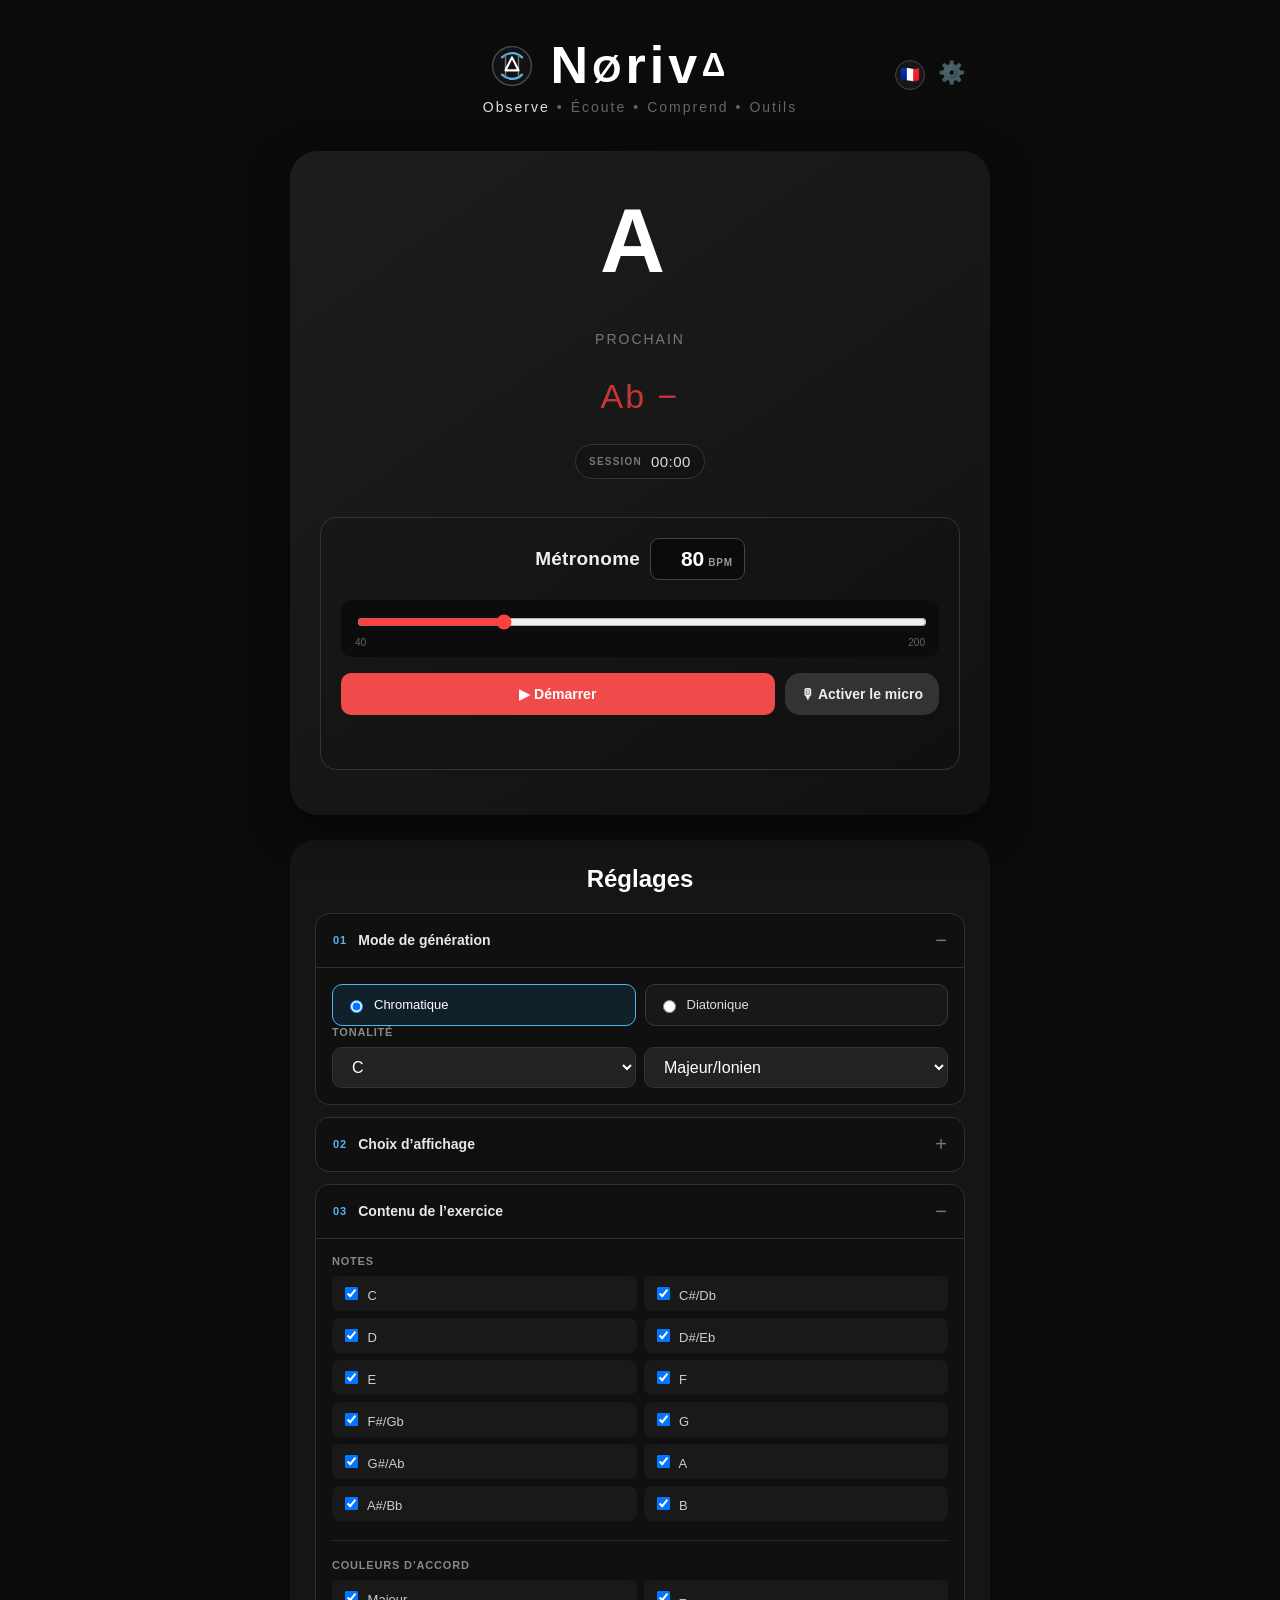
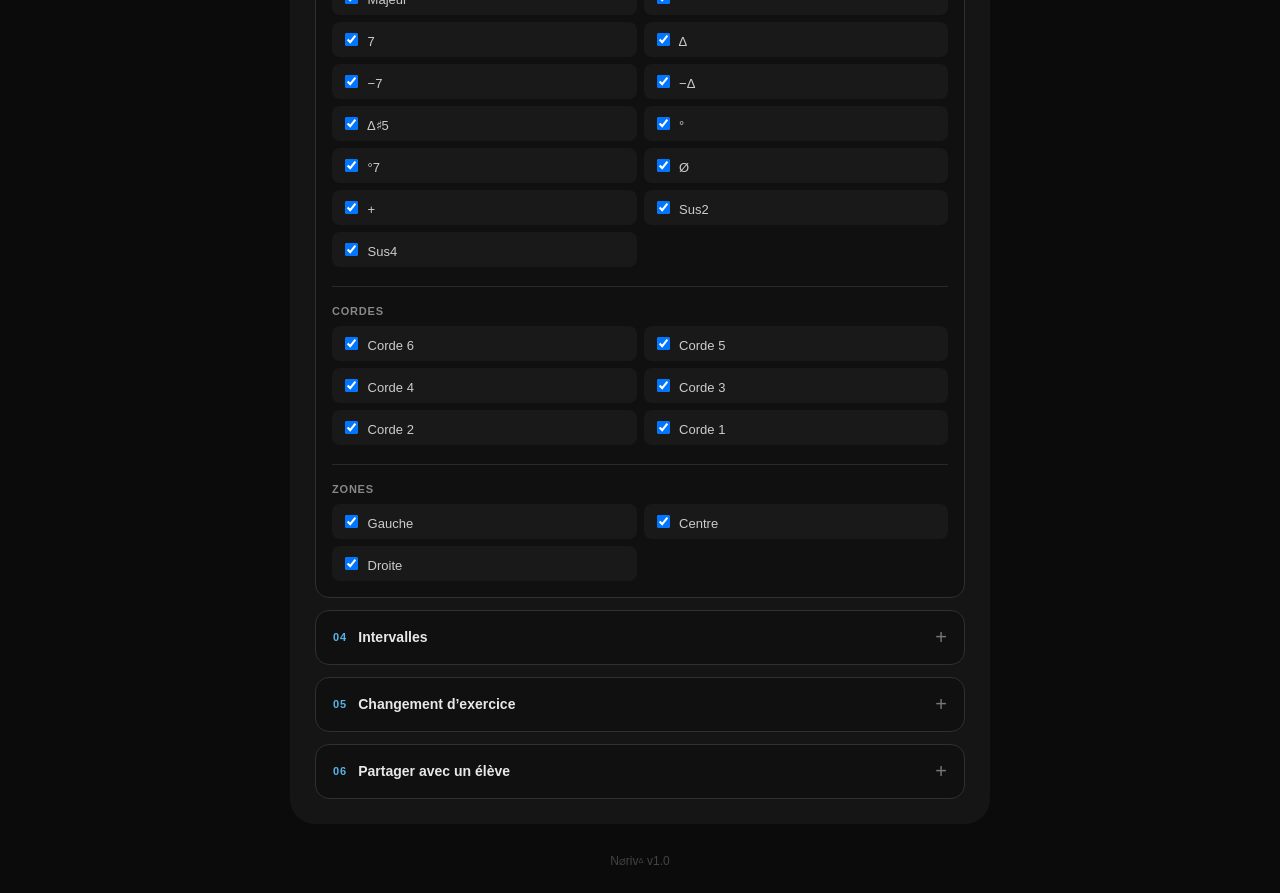
==== index.html @ e41d55f4 "Add files via upload" ====
<!DOCTYPE html>
<html lang="fr">

<head>

<meta charset="UTF-8">

<meta name="viewport" content="width=device-width, initial-scale=1.0">

<title>NØrivΔ — Observe</title>

<link rel="stylesheet" href="css/style.css">

</head>


<body>


<div class="app">


<header class="app-header">

<div class="brand">

<svg class="brand-logo" viewBox="0 0 64 64" role="img" aria-label="Logo NØrivΔ"><circle cx="32" cy="32" r="27" fill="#121212" stroke="#4a4a4a" stroke-width="2"/><path d="M18 20c9-8 20-8 28 0M18 44c9 8 20 8 28 0" fill="none" stroke="#56b4e9" stroke-width="3" stroke-linecap="round"/><path d="M23 17v30M41 17v30" stroke="#777" stroke-width="2"/><path d="M32 20l9 18H23z" fill="none" stroke="#fff" stroke-width="3" stroke-linejoin="round"/></svg>

<div>
<h1>
N<span class="brand-mark brand-mark--o">Ø</span>riv<span class="brand-mark brand-mark--a">Δ</span>
</h1>

<p class="subtitle">
<a class="subtitle-link subtitle-link--active" href="index.html" data-student-locked>Observe</a>
<span aria-hidden="true">•</span>
<a class="subtitle-link" href="notes.html" data-student-locked>Écoute</a>
<span aria-hidden="true">•</span>
<a class="subtitle-link" href="understand.html">Comprend</a>
<span aria-hidden="true">•</span>
<a class="subtitle-link" href="understand.html?view=tools">Outils</a>
</p>
</div>

</div>


<div id="settingsGear" class="settings-gear teacher-only">
⚙️
</div>
<button type="button" class="language-toggle" aria-label="Passer le site en anglais" title="English">🇫🇷</button>


</header>

<main>


<section class="exercise-card">


<!-- TONALITÉ -->

<div id="toneBlock" class="tone">
    <span id="toneDisplay"></span>
</div>



<!-- ACCORD PRINCIPAL -->

<div id="degreeBlock" class="degree" aria-label="Degré de l'accord">
    <span id="degreeDisplay"></span>
</div>

<div id="chordBlock" class="chord-display">


<div id="note" class="note">

C

</div>


<div id="quality" class="quality">

m7

</div>


</div>



<!-- DETAILS -->

<div id="detailsBlock" class="details">

<span id="stringBlock">Corde 5</span>
<span id="detailsSeparator" aria-hidden="true"> • </span>
<span id="zoneBlock">Centre</span>

</div>

<!-- INTERVALLE -->

<div id="intervalBlock">


<div id="intervalDisplay" class="interval">

Trouver : ♭3

</div>


</div>



<!-- PROCHAIN ACCORD -->

<div id="nextBlock" class="next">


<div class="next-label">

PROCHAIN

</div>

<output id="positionAnswer" class="position-answer" aria-live="polite" hidden></output>


<span id="nextExercise">

E♭ Δ

</span>


</div>



<div class="session-timer" aria-label="Durée de la session">
<span class="session-timer__label">SESSION</span>
<time id="sessionTimer" datetime="PT0S" aria-live="polite">00:00</time>
</div>



<section class="practice-metronome" aria-label="Métronome">

<div class="metro-heading">
<h2>Métronome</h2>
<label class="metro-bpm-input" aria-label="Tempo en BPM"><input id="bpmValue" type="number" min="40" max="200" value="80" inputmode="numeric"><span>BPM</span></label>
</div>

<div class="metro-tempo-control">
<input type="range" id="bpm" min="40" max="200" value="80">
<div class="metro-range-labels" aria-hidden="true"><span>40</span><span>200</span></div>
</div>

<div class="metro-actions">
<button id="metroButton">▶ Démarrer</button>
<section id="pitchCheckPanel" class="pitch-check" hidden aria-live="polite">
<button type="button" id="pitchCheckButton" class="secondary-button">🎙 Activer le micro</button>
<output id="pitchCheckStatus"></output>
</section>
</div>

</section>


</section>

<section class="panel" id="settingsPanel">


<h2>
Réglages
</h2>



<details class="settings-section" open>
<summary><span>01</span> Mode de génération</summary>
<div class="settings-section__content">
<div class="choice-grid mode-selector">
<label class="choice-card"><input type="radio" name="generationMode" value="chromatic" checked><span>Chromatique</span></label>
<label class="choice-card"><input type="radio" name="generationMode" value="diatonic"><span>Diatonique</span></label>
</div>

<div class="diatonic-settings setting-subgroup">
<p class="setting-subgroup__title">Tonalité</p>
<div class="select-row"><select id="rootSelect">


<option>C</option>
<option>G</option>
<option>D</option>
<option>A</option>
<option>E</option>
<option>B</option>
<option>F#</option>
<option>C#</option>


<option>F</option>
<option>Bb</option>
<option>Eb</option>
<option>Ab</option>
<option>Db</option>
<option>Gb</option>


</select><select id="modeSelect">


<optgroup label="Modes grecs">
<option>Majeur/Ionien</option>
<option>Dorien</option>
<option>Phrygien</option>
<option>Lydien</option>
<option>Mixolydien</option>
<option>Mineur/Aeolien</option>
<option>Locrien</option>
</optgroup>
<optgroup label="Modes mineurs harmoniques">
<option>Ionien ♯5</option>
<option>Dorien ♯4</option>
<option>Phrygien dominant</option>
<option>Lydien ♯2</option>
<option>Ultra Locrien</option>
<option>Mineur harmonique</option>
<option>Locrien ♮6</option>
</optgroup>
<optgroup label="Modes mineurs mélodiques">
<option value="Lydien augmenté">Lydien ♯5</option>
<option value="Lydien dominant">Lydien ♭7</option>
<option>Mixolydien ♭6</option>
<option>Locrien ♮2</option>
<option>Altéré</option>
<option>Mineur mélodique</option>
<option>Dorien ♭2</option>
</optgroup>


</select></div>
</div>
</div>
</details>

<div class="settings-section-pair">
<details class="settings-section settings-section--content" open>
<summary><span>03</span> Contenu de l’exercice</summary>
<div class="settings-section__content settings-catalog">
<div class="setting-subgroup"><p class="setting-subgroup__title">Notes</p><div id="notesSettings"><label class="settings-item"><input type="checkbox" id="note0" value="C" checked> C</label><label class="settings-item"><input type="checkbox" id="note1" value="C#/Db" checked> C#/Db</label><label class="settings-item"><input type="checkbox" id="note2" value="D" checked> D</label><label class="settings-item"><input type="checkbox" id="note3" value="D#/Eb" checked> D#/Eb</label><label class="settings-item"><input type="checkbox" id="note4" value="E" checked> E</label><label class="settings-item"><input type="checkbox" id="note5" value="F" checked> F</label><label class="settings-item"><input type="checkbox" id="note6" value="F#/Gb" checked> F#/Gb</label><label class="settings-item"><input type="checkbox" id="note7" value="G" checked> G</label><label class="settings-item"><input type="checkbox" id="note8" value="G#/Ab" checked> G#/Ab</label><label class="settings-item"><input type="checkbox" id="note9" value="A" checked> A</label><label class="settings-item"><input type="checkbox" id="note10" value="A#/Bb" checked> A#/Bb</label><label class="settings-item"><input type="checkbox" id="note11" value="B" checked> B</label></div></div>
<div class="setting-subgroup"><p class="setting-subgroup__title">Couleurs d’accord</p><div id="qualitySettings"><label class="settings-item"><input type="checkbox" id="quality0" value="Maj" checked> Majeur</label><label class="settings-item"><input type="checkbox" id="quality1" value="min" checked> −</label><label class="settings-item"><input type="checkbox" id="quality2" value="7" checked> 7</label><label class="settings-item"><input type="checkbox" id="quality3" value="maj7" checked> Δ</label><label class="settings-item"><input type="checkbox" id="quality4" value="m7" checked> −7</label><label class="settings-item"><input type="checkbox" id="quality5" value="mMaj7" checked> −Δ</label><label class="settings-item"><input type="checkbox" id="quality6" value="maj7#5" checked> Δ♯5</label><label class="settings-item"><input type="checkbox" id="quality7" value="dim" checked> °</label><label class="settings-item"><input type="checkbox" id="quality8" value="dim7" checked> °7</label><label class="settings-item"><input type="checkbox" id="quality9" value="m7♭5" checked> Ø</label><label class="settings-item"><input type="checkbox" id="quality10" value="aug" checked> +</label><label class="settings-item"><input type="checkbox" id="quality11" value="sus2" checked> Sus2</label><label class="settings-item"><input type="checkbox" id="quality12" value="sus4" checked> Sus4</label></div></div>
<div class="setting-subgroup"><p class="setting-subgroup__title">Cordes</p><div id="stringSettings"><label class="settings-item"><input type="checkbox" id="string0" value="Corde 6" checked> Corde 6</label><label class="settings-item"><input type="checkbox" id="string1" value="Corde 5" checked> Corde 5</label><label class="settings-item"><input type="checkbox" id="string2" value="Corde 4" checked> Corde 4</label><label class="settings-item"><input type="checkbox" id="string3" value="Corde 3" checked> Corde 3</label><label class="settings-item"><input type="checkbox" id="string4" value="Corde 2" checked> Corde 2</label><label class="settings-item"><input type="checkbox" id="string5" value="Corde 1" checked> Corde 1</label></div></div>
<div class="setting-subgroup"><p class="setting-subgroup__title">Zones</p><div id="zoneSettings"><label class="settings-item"><input type="checkbox" id="zone0" value="Gauche" checked> Gauche</label><label class="settings-item"><input type="checkbox" id="zone1" value="Centre" checked> Centre</label><label class="settings-item"><input type="checkbox" id="zone2" value="Droite" checked> Droite</label></div></div>
</div>
</details>

<details class="settings-section settings-section--info">
<summary><span>02</span> Choix d’affichage</summary>
<div class="settings-section__content" id="teacherOptions">
<div class="display-options">
<div><p class="setting-subgroup__title">Informations musicales</p><label><input type="checkbox" id="showTone" checked> Tonalité</label><label><input type="checkbox" id="showQuality" checked> Couleur d’accord</label><label><input type="checkbox" id="showDegree" checked> Degré</label><label><input type="checkbox" id="showInterval"> Intervalle cible</label><label><input type="checkbox" id="showNext" checked> Prochain accord</label></div>
<div><p class="setting-subgroup__title">Repères de jeu</p><label><input type="checkbox" id="showString"> Corde</label><label><input type="checkbox" id="showZone"> Zone</label><label><input type="checkbox" id="showPositionAnswer" checked> Vérification : case</label><label><input type="checkbox" id="showPitchCheck" checked> Vérification au micro</label></div>
</div>
</div>
</details>
</div>

<details class="settings-section">
<summary><span>04</span> Intervalles</summary>
<div class="settings-section__content">
<div class="setting-subgroup">
<p class="setting-subgroup__title">Intervalle cible</p>
<div class="mode-selector interval-generation-mode">
<label><input type="radio" name="intervalGenerationMode" value="chromatic" checked> Chromatique</label>
<label><input type="radio" name="intervalGenerationMode" value="chord"> Notes et tensions de l’accord</label>
</div>
<div class="interval-options">





<label>
<input 
type="checkbox"
class="intervalOption"
value="1"
checked>

1 - Fondamentale

</label>


<label>
<input 
type="checkbox"
class="intervalOption"
value="b2"
checked>

♭2 - Seconde mineure

</label>


<label>
<input 
type="checkbox"
class="intervalOption"
value="2"
checked>

2 - Seconde majeure

</label>


<label>
<input 
type="checkbox"
class="intervalOption"
value="b3"
checked>

♭3 - Tierce mineure

</label>


<label>
<input 
type="checkbox"
class="intervalOption"
value="3"
checked>

3 - Tierce majeure

</label>


<label>
<input 
type="checkbox"
class="intervalOption"
value="4"
checked>

4 - Quarte

</label>


<label>
<input 
type="checkbox"
class="intervalOption"
value="#4"
checked>

♯4 - Quarte augmentée

</label>


<label>
<input 
type="checkbox"
class="intervalOption"
value="b5"
checked>

♭5 - Quinte diminuée

</label>


<label>
<input 
type="checkbox"
class="intervalOption"
value="5"
checked>

5 - Quinte

</label>


<label>
<input 
type="checkbox"
class="intervalOption"
value="b6"
checked>

♭6 - Sixte mineure

</label>


<label>
<input 
type="checkbox"
class="intervalOption"
value="6"
checked>

6 - Sixte majeure

</label>


<label>
<input 
type="checkbox"
class="intervalOption"
value="b7"
checked>

♭7 - Septième mineure

</label>


<label>
<input 
type="checkbox"
class="intervalOption"
value="7"
checked>

7 - Septième majeure

</label>


</div>
</div>

</div>
</details>

<details class="settings-section">
<summary><span>05</span> Changement d’exercice</summary>
<div class="settings-section__content">
<div class="setting-subgroup">
<select id="measureChange">


<option value="1">
Toutes les 1 mesure
</option>


<option value="2">
Toutes les 2 mesures
</option>


<option value="4" selected>
Toutes les 4 mesures
</option>


</select>



</div>
</div>
</details>

<details class="settings-section settings-section--share">
<summary><span>06</span> Partager avec un élève</summary>
<div class="settings-section__content student-link-builder">

<h3>Partager avec un élève</h3>

<p>Le lien reprend les réglages actuels et ouvre une vue élève sans panneau de réglages.</p>

<button type="button" id="createStudentLink">Créer un lien élève</button>

<textarea id="studentLinkOutput" readonly aria-label="Lien élève généré" placeholder="Le lien apparaîtra ici."></textarea>

<button type="button" id="copyStudentLink" hidden>Copier le lien</button>

</div>

</details>

</section>


</main>




<footer>

N<span class="brand-mark brand-mark--o">Ø</span>riv<span class="brand-mark brand-mark--a">Δ</span> v1.0

</footer>



</div>



<script src="js/notation.js"></script>
<script src="js/session.js"></script>
<script src="js/intervals.js"></script>
<script src="js/metronome.js"></script>
<script src="js/storage.js"></script>
<script src="js/settings.js"></script>
<script src="js/generator.js"></script>
<script src="js/harmony.js"></script>
<script src="js/pitch-check.js"></script>
<script src="js/ui.js"></script>
<script src="js/app.js"></script>
<script src="js/student-navigation.js"></script>
<script src="js/i18n.js"></script>



</body>

</html>
---- css/style.css ----
* {
    box-sizing: border-box;
}

body {
    margin: 0;
    min-height: 100vh;
    background: #0b0b0b;
    color: white;
    font-family: Arial, Helvetica, sans-serif;
    display: flex;
    justify-content: center;
    align-items: flex-start;
    padding: 25px 15px;
    overflow-y: auto;
}


.app {
    width: 100%;
    max-width: 700px;
    text-align: center;
}


.app-header {
    position: relative;
}


.brand {
    display: block;
    width: 100%;
    text-align: center;
}


.brand-logo {
    position: absolute;
    top: 8px;
    left: calc(50% - 151px);
    width: 46px;
    height: 46px;
    flex: 0 0 auto;
}


.brand h1 {
    margin: 10px 0 0;
    text-align: center;
}

.brand h1,
footer {
    translate: no;
}


.brand .subtitle {
    margin: 4px 0 0;
    justify-content: center;
}


.page-nav {
    display: flex;
    justify-content: center;
    gap: 10px;
    margin-top: 22px;
}


.page-nav__link {
    padding: 9px 14px;
    border: 1px solid #333;
    border-radius: 999px;
    color: #999;
    font-size: 13px;
    text-decoration: none;
}


.page-nav__link--active {
    border-color: #777;
    color: white;
}


h1 {
    font-size: 52px;
    margin: 10px 0 0;
    letter-spacing: 4px;
    font-weight: 800;
}

.brand-mark {
    display: inline-block;
    line-height: 1;
}

.brand-mark--o {
    margin-right: .01em;
    font-size: .72em;
    vertical-align: .03em;
}

.brand-mark--a {
    margin-left: .02em;
    font-size: .63em;
    vertical-align: .22em;
}


.subtitle {
    color: #666;
    display: inline-flex;
    align-items: center;
    gap: 7px;
    font-size: 14px;
    letter-spacing: 2px;
}


.subtitle-link {
    color: inherit;
    text-decoration: none;
    transition: color .15s ease;
}


.subtitle-link:hover,
.subtitle-link:focus-visible,
.subtitle-link--active {
    color: #ddd;
}


/* CARTE PRINCIPALE */

.exercise-card {

    position: relative;

    background:
    linear-gradient(
        145deg,
        #1d1d1d,
        #111
    );

    border-radius: 28px;

    padding: 45px 30px;

    margin-top:35px;

    box-shadow:
    0 15px 40px rgba(0,0,0,.5);

    overflow: visible;
}


/* TONALITE */

#toneBlock {

    display:block;

    color:white;

    font-size:22px;

    font-weight:bold;

    margin-bottom:20px;

    min-height:25px;

}


/* ACCORD */

.degree {

    font-size: 28px;
    font-weight: 700;
    line-height: 1;
    margin-bottom: 12px;

}


.degree--major {

    color: #f5f5f5;

}


.degree--minor {

    color: #56b4e9;

}


.degree--dominant {

    color: #e69f00;

}


.degree--diminished {

    color: #cc79a7;

}

.chord-display {

    display:flex;

    justify-content:center;

    align-items:center;

    gap:15px;

}


.note {

    font-size:90px;

    font-weight:800;

    line-height:1;

}


.quality {

    font-size:28px;

    color:#aaa;

    margin-top:25px;

}



/* DETAILS */

.details {

    margin-top:25px;

    font-size:20px;

    color:#999;

}


/* INTERVALLE */

#intervalDisplay {

    margin-top:15px;

    font-size:18px;

    color:#ccc;

}



/* PROCHAIN */

.next {

    margin-top:45px;

    color:#777;

    font-size:14px;

    letter-spacing:2px;

}


#nextExercise {

    display:block;

    font-size:34px;

    color:#ff4040;

    opacity:.75;

    margin-top:12px;

}

.position-answer {
    display: block;
    margin: 18px auto 0;
    color: #f0c419;
    font-size: 16px;
    font-weight: 700;
    letter-spacing: 1px;
}

.pitch-check {
    display: grid;
    justify-items: end;
    gap: 6px;
    margin: 0;
}

.pitch-check button {
    margin: 0;
}

#pitchCheckStatus {
    display: grid;
    place-items: center;
    width: 28px;
    min-height: 28px;
    border-radius: 50%;
    color: transparent;
    font-size: 17px;
    font-weight: 800;
    line-height: 1;
    transition: background .16s ease, color .16s ease, transform .16s ease;
}

#pitchCheckStatus[data-state="correct"] {
    background: rgba(119, 201, 107, .16);
    color: #83d778;
    transform: scale(1.06);
}

#pitchCheckStatus[data-state="trying"] {
    background: rgba(240, 74, 74, .14);
    color: #f47777;
}

#pitchCheckStatus[data-state="error"] {
    width: auto;
    min-height: 0;
    border-radius: 0;
    background: transparent;
    color: #e87878;
    font-size: 11px;
    font-weight: 400;
    white-space: nowrap;
}



/* DURÉE DE SESSION */

.session-timer {
    display: inline-flex;
    align-items: center;
    gap: 9px;
    margin-top: 28px;
    padding: 8px 13px;
    border: 1px solid #343434;
    border-radius: 999px;
    background: rgba(0, 0, 0, .18);
}

.session-timer__label {
    color: #777;
    font-size: 10px;
    font-weight: 700;
    letter-spacing: 1.2px;
}

#sessionTimer {
    color: #ddd;
    font-size: 15px;
    font-variant-numeric: tabular-nums;
    letter-spacing: .5px;
}



/* BOUTONS */

button {

    margin-top:45px;

    padding:18px 45px;

    border:none;

    border-radius:15px;

    font-size:18px;

    font-weight:bold;

    cursor:pointer;

    background:white;

    color:#111;

}


button:hover {

    transform:scale(1.03);

}



/* PANNEAU */

.panel {

    margin-top:25px;

    background:#151515;

    border-radius:25px;

    padding:25px;

    text-align:center;

}


.panel h2 {

    margin-top:0;

}


.panel h3 {

    color:#888;

    margin-top:30px;

    font-size:15px;

}



.settings-item {

    display:inline-block;

    margin:6px;

    color:#ddd;

}



.settings-item input {

    margin-right:6px;

}



.switch {

    display:block;

    margin-top:25px;

}



select {

    font-size:16px;

    padding:10px 15px;

    margin:6px;

    border-radius:10px;

    background:#222;

    color:white;

    border:1px solid #333;

}



/* PANNEAU DE RÉGLAGES — SECTIONS */

.settings-section-pair {
    display: flex;
    flex-direction: column;
}

.settings-section--info {
    order: 1;
}

.settings-section--content {
    order: 2;
}

.settings-section {
    margin-top: 12px;
    overflow: hidden;
    border: 1px solid #303030;
    border-radius: 14px;
    background: #101010;
    text-align: left;
}

.settings-section summary {
    display: flex;
    align-items: center;
    gap: 11px;
    padding: 15px 17px;
    color: #e8e8e8;
    cursor: pointer;
    font-size: 14px;
    font-weight: 700;
    list-style: none;
}

.settings-section summary::-webkit-details-marker {
    display: none;
}

.settings-section summary::after {
    margin-left: auto;
    color: #777;
    content: "+";
    font-size: 20px;
    font-weight: 400;
}

.settings-section[open] summary {
    border-bottom: 1px solid #303030;
}

.settings-section[open] summary::after {
    content: "−";
}

.settings-section summary span {
    color: #56b4e9;
    font-size: 11px;
    letter-spacing: 1px;
}

.settings-section__content {
    padding: 16px;
}

.choice-grid,
.display-options {
    display: grid;
    grid-template-columns: repeat(2, minmax(0, 1fr));
    gap: 9px;
}

.choice-card {
    display: flex;
    align-items: center;
    gap: 8px;
    min-height: 42px;
    padding: 10px 12px;
    border: 1px solid #383838;
    border-radius: 10px;
    background: #181818;
    color: #ddd;
    cursor: pointer;
    font-size: 13px;
}

.choice-card:has(input:checked) {
    border-color: #56b4e9;
    background: #11212a;
    color: #fff;
}

.setting-subgroup + .setting-subgroup {
    margin-top: 19px;
}

.setting-subgroup__title {
    margin: 0 0 9px;
    color: #888;
    font-size: 11px;
    font-weight: 700;
    letter-spacing: .8px;
    text-transform: uppercase;
}

.select-row {
    display: flex;
    gap: 8px;
}

.select-row select {
    width: 100%;
    margin: 0;
}

.settings-catalog .setting-subgroup {
    padding-top: 18px;
    border-top: 1px solid #292929;
}

.settings-catalog .setting-subgroup:first-child {
    padding-top: 0;
    border-top: 0;
}

#notesSettings,
#qualitySettings,
#stringSettings,
#zoneSettings,
.interval-options {
    display: grid;
    grid-template-columns: repeat(2, minmax(0, 1fr));
    gap: 7px;
}

.settings-item,
.interval-options label,
.display-options label,
.anti-repeat {
    margin: 0;
    color: #ccc;
    font-size: 13px;
}

.settings-item,
.interval-options label {
    padding: 8px 9px;
    border-radius: 8px;
    background: #191919;
}

.display-options {
    margin-top: 19px;
}

.display-options > div {
    padding: 12px;
    border-radius: 10px;
    background: #191919;
}

.display-options label {
    display: block;
    margin-top: 10px;
}

.anti-repeat {
    display: flex;
    align-items: center;
    gap: 8px;
    margin-top: 18px;
    padding: 11px 12px;
    border-radius: 10px;
    background: #191919;
}

.settings-section--share .student-link-builder {
    margin-top: 0;
    padding-top: 0;
    border-top: 0;
}



/* ROUE */

#settingsGear {

    position:absolute;

    right:25px;

    top:25px;

    font-size:22px;

    color:#777;

    cursor:pointer;

    opacity:.5;

}



#settingsGear:hover {

    opacity:1;

}

.language-toggle {
    position: absolute;
    z-index: 2;
    top: 25px;
    right: 25px;
    width: 30px;
    height: 30px;
    margin: 0;
    padding: 0;
    border: 1px solid #454545;
    border-radius: 50%;
    background: #171717;
    color: inherit;
    font-size: 16px;
    line-height: 1;
}

#settingsGear ~ .language-toggle {
    right: 65px;
}

.language-toggle:hover,
.language-toggle:focus-visible {
    border-color: #e69f00;
    outline: 0;
    transform: scale(1.06);
}



/* MODE ELEVE */


.student-mode .app-header .subtitle {

    display:block;

}

.student-navigation-active .subtitle-link[data-student-blocked] {
    color: #777;
    cursor: default;
    pointer-events: none;
}


.student-mode .exercise-card {

    margin-top:20px;

}


.student-mode .teacher-only {

    display:block;

}


.student-mode footer {

    display:none;

}


.student-mode .note-settings {

    display: none;

}


.note-settings[hidden] {

    display: none;

}


/* METRONOME */

.practice-metronome {
    margin-top: 38px;
    padding: 20px;
    border: 1px solid #333;
    border-radius: 16px;
    background: linear-gradient(145deg, #171717, #101010);
}


.metro-heading {
    display: flex;
    align-items: center;
    justify-content: center;
    gap: 10px;
    margin-bottom: 20px;
}

.metro-heading h2 {
    margin: 0;
    color: #eee;
    font-size: 19px;
    letter-spacing: .3px;
    text-transform: none;
}

.metro-bpm-input {
    display: inline-flex;
    align-items: baseline;
    gap: 4px;
    padding: 8px 11px;
    border: 1px solid #454545;
    border-radius: 9px;
    background: #0b0b0b;
    color: #999;
}

.metro-bpm-input #bpmValue {
    width: 42px;
    margin: 0;
    padding: 0;
    border: 0;
    outline: 0;
    background: transparent;
    color: #fff;
    font-size: 21px;
    font-weight: 700;
    text-align: right;
    font-variant-numeric: tabular-nums;
}

.metro-bpm-input span {
    font-size: 10px;
    font-weight: 700;
    letter-spacing: .8px;
}

.metro-bpm-input:focus-within { border-color: #f04a4a; }

.metro-bpm-input #bpmValue::-webkit-inner-spin-button,
.metro-bpm-input #bpmValue::-webkit-outer-spin-button { appearance: none; margin: 0; }

.metro-tempo-control {
    padding: 12px 14px 9px;
    border-radius: 11px;
    background: #0c0c0c;
}

.practice-metronome input[type="range"] {
    width: 100%;
    height: 16px;
    accent-color: #ff4040;
    cursor: pointer;
}

.metro-range-labels {
    display: flex;
    justify-content: space-between;
    margin-top: 3px;
    color: #666;
    font-size: 10px;
    font-variant-numeric: tabular-nums;
}

.interval-generation-mode {
    margin-bottom: 8px;
}

.metronome-volume {
    display: flex;
    align-items: center;
    gap: 10px;
    margin-top: 16px;
}

.volume-control {
    display: grid;
    place-items: center;
    width: 38px;
    height: 38px;
    margin: 0;
    padding: 0;
    border: 1px solid #3b3b3b;
    border-radius: 50%;
    background: #252525;
    color: #c9c9c9;
    cursor: ew-resize;
    touch-action: none;
    user-select: none;
}

.volume-control:hover,
.volume-control:focus-visible,
.volume-control[aria-expanded="true"] {
    border-color: #ff4040;
    color: #fff;
}

.volume-control svg {
    width: 19px;
    height: 19px;
    fill: currentColor;
}

.volume-mute {
    display: none;
}

.volume-control[data-volume-level="muted"] .volume-wave,
.volume-control[data-volume-level="muted"] .volume-mute,
.volume-control[data-volume-level="low"] .volume-wave--two,
.volume-control[data-volume-level="low"] .volume-wave--three,
.volume-control[data-volume-level="medium"] .volume-wave--three {
    display: none;
}

.volume-control[data-volume-level="muted"] .volume-mute {
    display: block;
}

.volume-slider-wrap {
    width: min(180px, 46vw);
}

.practice-metronome .volume-slider-wrap input[type="range"] {
    width: 100%;
    margin: 0;
}


.practice-metronome > button {

    margin-top: 18px;
    padding: 12px 28px;
    font-size: 16px;

}

.metro-actions {
    display: grid;
    grid-template-columns: minmax(0, 1fr) auto;
    align-items: start;
    gap: 10px;
    margin-top: 16px;
}

.metro-actions > button,
.metro-actions .pitch-check button {
    margin: 0;
    min-height: 42px;
    padding: 10px 16px;
    font-size: 14px;
}

.metro-actions > #metroButton {
    border: 0;
    border-radius: 10px;
    background: #f04a4a;
    color: #fff;
    font-weight: 700;
}

.metro-actions > #metroButton:hover { background: #ff5a5a; }

@media(max-width:500px){
    .practice-metronome { padding: 16px; }
    .metro-actions { grid-template-columns: 1fr; }
    .pitch-check { justify-items: stretch; }
    #pitchCheckStatus { white-space: normal; text-align: center; }
}

.hear-answer {
    display: block;
    min-height: 30px;
    margin: 14px 0 0;
    color: #56b4e9;
    font-size: 22px;
    font-weight: bold;
    letter-spacing: .5px;
}

.hear-settings-group {
    margin-top: 12px;
    overflow: hidden;
    border: 1px solid #303030;
    border-radius: 14px;
    background: #101010;
    text-align: left;
}

.hear-settings-group summary {
    display: flex;
    align-items: center;
    gap: 11px;
    padding: 15px 17px;
    color: #e8e8e8;
    cursor: pointer;
    font-size: 14px;
    font-weight: 700;
    list-style: none;
}

.hear-settings-group summary::-webkit-details-marker {
    display: none;
}

.hear-settings-group summary::after {
    margin-left: auto;
    color: #777;
    content: "+";
    font-size: 20px;
    font-weight: 400;
}

.hear-settings-group[open] summary {
    border-bottom: 1px solid #303030;
}

.hear-settings-group[open] summary::after {
    content: "−";
}

.hear-settings-group summary > span {
    color: #56b4e9;
    font-size: 11px;
    letter-spacing: 1px;
}

.hear-settings-group__content {
    display: grid;
    gap: 16px;
    padding: 16px;
}

.hear-setting-field { min-width: 0; }

.hear-settings-group__content > .hear-setting-field + .hear-setting-field,
.hear-source-settings .hear-setting-field + .hear-setting-field {
    padding-top: 16px;
    border-top: 1px solid #292929;
}

.hear-setting-field h3,
.hear-interval-settings h3 {
    margin: 0 0 9px;
    color: #a5a5a5;
    font-size: 11px;
    font-weight: 700;
    letter-spacing: .08em;
    text-transform: uppercase;
}

.hear-settings-group select {
    box-sizing: border-box;
    width: 100%;
    margin: 0;
}

.hear-choice-row,
.hear-direction-options {
    display: grid;
    grid-template-columns: repeat(2, minmax(0, 1fr));
    gap: 8px;
}

.hear-direction-options { grid-template-columns: repeat(3, minmax(0, 1fr)); }

.hear-choice-row label,
.hear-direction-options label,
.hear-interval-options label,
.hear-quality-settings label {
    display: flex;
    align-items: center;
    gap: 7px;
    margin: 0;
    padding: 9px 10px;
    border: 1px solid #383838;
    border-radius: 9px;
    background: #171717;
    color: #c8c8c8;
    cursor: pointer;
    font-size: 13px;
    transition: border-color .15s ease, background .15s ease, color .15s ease;
}

.hear-choice-row label:has(input:checked),
.hear-direction-options label:has(input:checked) {
    border-color: #2d7697;
    background: #10232d;
    color: #e9f8ff;
}

.hear-choice-row label:hover,
.hear-direction-options label:hover,
.hear-interval-options label:hover,
.hear-quality-settings label:hover { border-color: #555; }

.hear-settings-subgroup {
    overflow: hidden;
    border: 1px solid #303030;
    border-radius: 10px;
    background: #141414;
}

.hear-settings-subgroup summary {
    display: flex;
    align-items: center;
    padding: 12px 13px;
    color: #d8d8d8;
    cursor: pointer;
    font-size: 13px;
    font-weight: 700;
    list-style: none;
}

.hear-settings-subgroup summary::-webkit-details-marker { display: none; }
.hear-settings-subgroup summary::after { margin-left: auto; color: #777; content: "+"; font-size: 17px; font-weight: 400; }
.hear-settings-subgroup[open] summary { border-bottom: 1px solid #303030; }
.hear-settings-subgroup[open] summary::after { content: "−"; }
.hear-settings-subgroup .hear-settings-group__content { padding: 13px; }
.hear-settings-subgroup .hear-degree-option { margin: 0; }
}

.note-name-format {
    display: flex;
    align-items: center;
    justify-content: flex-start;
    margin: 0;
    color: #bbb;
    font-size: 13px;
}

.hear-interval-options {
    display: grid;
    grid-template-columns: repeat(auto-fit, minmax(155px, 1fr));
    gap: 8px;
}

.hear-interval-options label {
    min-width: 0;
}

.hear-degree-option {
    display: inline-flex;
    align-items: center;
    gap: 7px;
    margin: 0;
    color: #d0d0d0;
    font-size: 13px;
}

.hear-direction-settings {
    margin: 0;
    padding: 0;
    border: 0;
    border-radius: 0;
    background: transparent;
}

.hear-direction-settings h3 {
    margin-bottom: 9px;
}



/* HAUTEURS DE NOTES */

.note-exercise-card {
    padding-top: 50px;
}


.note-exercise-card .secondary-button {
    margin-top: 28px;
}


.note-height-label {
    color: #888;
    font-size: 14px;
    font-weight: bold;
    letter-spacing: 2px;
}


.listening-icon {
    margin: 14px 0 -12px;
    color: #e69f00;
    font-size: 72px;
    line-height: 1;
}


.secondary-button {
    margin-left: 12px;
    background: #333;
    color: #eee;
}


.hear-source-settings { gap: 0; }

.hear-source-settings .octave-settings,
.hear-source-settings .instrument-settings,
.hear-source-settings .measure-settings { margin: 0; }

.hear-source-settings .octave-settings {
    display: grid;
    grid-template-columns: auto 1fr auto 1fr;
    align-items: center;
    gap: 8px;
}

.hear-source-settings .octave-settings h3 { grid-column: 1 / -1; }
.hear-source-settings .octave-settings select { min-width: 0; }


.settings-help {
    margin: 12px 0;
    color: #888;
    font-size: 13px;
    line-height: 1.45;
}


.hear-quality-settings {
    display: flex;
    flex-wrap: wrap;
    gap: 8px;
}


.hear-quality-settings label {
    flex: 1 1 120px;
}


/* UNDERSTAND */

.understand-content {
    margin-top: 35px;
    text-align: left;
}


.understand-hero,
.lesson-card {
    background: linear-gradient(145deg, #1d1d1d, #111);
    border-radius: 28px;
    box-shadow: 0 15px 40px rgba(0,0,0,.35);
}

.understand-chapter {
    margin-top: 22px;
    overflow: hidden;
    border: 1px solid #353535;
    border-radius: 24px;
    background: linear-gradient(145deg, #1d1d1d, #111);
    box-shadow: 0 15px 40px rgba(0,0,0,.3);
}

.understand-chapter summary {
    display: flex;
    align-items: center;
    gap: 12px;
    padding: 23px 28px;
    color: #f2f2f2;
    cursor: pointer;
    font-size: 18px;
    font-weight: bold;
    letter-spacing: .03em;
    list-style: none;
}

.understand-chapter summary::-webkit-details-marker { display: none; }

.understand-chapter summary span {
    color: #e69f00;
    font-size: 11px;
    letter-spacing: .12em;
}

.understand-chapter summary::after {
    margin-left: auto;
    color: #999;
    content: "+";
    font-size: 24px;
    font-weight: normal;
}

.understand-chapter[open] summary {
    border-bottom: 1px solid #343434;
}

.understand-chapter[open] summary::after { content: "−"; }

.understand-chapter__content {
    padding: 0 22px 22px;
}

.understand-chapter__content .lesson-card {
    margin-top: 22px;
}

.understand-chapter__content > .lesson-card:first-child .lesson-number {
    display: none;
}


.understand-hero {
    padding: 40px 32px;
}


.eyebrow,
.lesson-number {
    margin: 0;
    color: #e69f00;
    font-size: 12px;
    font-weight: bold;
    letter-spacing: 2px;
}


.understand-hero h2,
.lesson-card h2 {
    margin: 12px 0;
    font-size: 28px;
}


.understand-hero p:not(.eyebrow),
.lesson-card p {
    color: #bbb;
    line-height: 1.55;
}

.hero-note {
    margin: 18px 0 0;
    color: #e6e6e6 !important;
    text-align: center;
}

.hero-note strong {
    display: block;
    position: relative;
    width: calc(100% - 24px);
    height: 18px;
    margin-right: 12px;
    margin-left: 12px;
    margin-top: 5px;
}

.hero-note strong span {
    position: absolute;
    left: calc(var(--note-x) / 640 * 100%);
    transform: translateX(-50%);
    white-space: nowrap;
}

html[lang="en"] .hero-note strong {
    height: 29px;
}

html[lang="en"] .hero-note strong span {
    width: 62px;
    color: #e6e6e6;
    font-size: 11px;
    letter-spacing: -.02em;
    line-height: 1.12;
    text-align: center;
    white-space: normal;
}

.theory-split {
    display: grid;
    grid-template-columns: repeat(2, 1fr);
    gap: 14px;
    margin-top: 22px;
}

.interval-intro {
    margin: 0;
    padding: 16px 18px;
    border-left: 3px solid #56b4e9;
    border-radius: 0 12px 12px 0;
    background: #161b1f;
}

.quality-intro {
    margin: 0;
    padding: 16px 18px;
    border-left: 3px solid #e69f00;
    border-radius: 0 12px 12px 0;
    background: #201c14;
}

.theory-split article {
    padding: 18px;
    border: 1px solid #343434;
    border-radius: 14px;
    background: #181818;
}

.theory-split h3,
.theory-subtitle {
    margin: 0 0 8px;
    color: #eee;
    font-size: 16px;
}

.theory-split p {
    margin: 0;
    font-size: 14px;
}

.interval-examples {
    display: grid;
    gap: 7px;
    margin: 14px 0 0;
    padding: 0;
    list-style: none;
}

.interval-examples li {
    display: flex;
    justify-content: space-between;
    gap: 10px;
    padding-top: 7px;
    border-top: 1px solid #303030;
    color: #ddd;
    font-size: 13px;
}

.interval-examples strong {
    color: #56b4e9;
    font-size: 12px;
}

.octave-card {
    background: linear-gradient(135deg, #18181d, #17131b) !important;
}

.octave-formula {
    margin-top: 17px;
    color: #cc79a7;
    font-size: 21px;
    font-weight: bold;
}

.octave-formula span {
    display: block;
    margin-top: 5px;
    color: #bbb;
    font-size: 12px;
    font-weight: normal;
}

.alteration-keys,
.interval-families {
    display: grid;
    gap: 8px;
    margin-top: 15px;
}

.alteration-keys {
    grid-template-columns: repeat(3, 1fr);
}

.alteration-keys span {
    display: grid;
    gap: 3px;
    padding: 9px;
    border-radius: 9px;
    background: #101010;
    color: #e69f00;
    font-size: 18px;
    text-align: center;
}

.alteration-keys b,
.alteration-keys small {
    color: #ddd;
    font-size: 11px;
}

.alteration-keys small {
    color: #999;
    font-weight: normal;
}

.interval-families span {
    padding: 10px 11px;
    border-left: 2px solid #56b4e9;
    background: #111;
    color: #aaa;
    font-size: 12px;
}

.interval-families b {
    display: block;
    margin-bottom: 3px;
    color: #eee;
}

.theory-subtitle {
    margin-top: 28px;
}

.theory-table-wrap {
    margin-top: 22px;
    overflow-x: auto;
    border: 1px solid #343434;
    border-radius: 14px;
}

.theory-table {
    width: 100%;
    border-collapse: collapse;
    color: #c9c9c9;
    font-size: 14px;
}

.theory-table th,
.theory-table td {
    padding: 12px 15px;
    border-top: 1px solid #303030;
    text-align: left;
}

.theory-table thead th {
    border-top: 0;
    background: #222;
    color: #929292;
    font-size: 11px;
    letter-spacing: .08em;
    text-transform: uppercase;
}

.chord-stacks-table thead select {
    width: auto;
    min-width: 56px;
    margin: 0 0 0 4px;
    padding: 3px 22px 3px 6px;
    border-color: #505050;
    border-radius: 5px;
    background-color: #181818;
    color: #f1f1f1;
    font: inherit;
}

.chord-stacks-table td:nth-child(2) {
    color: #56b4e9;
    font-weight: 700;
}

.chord-stacks-table td:nth-child(3) {
    color: #d6d6d6;
}

.chord-stacks-table th,
.chord-stacks-table td {
    white-space: nowrap;
}

.theory-table tbody tr:hover {
    background: #1c1c1c;
}

.mode-explorer-controls {
    display: grid;
    grid-template-columns: minmax(120px, .6fr) minmax(220px, 1.4fr);
    gap: 12px;
    margin-top: 20px;
}

.mode-explorer-controls label {
    display: grid;
    gap: 7px;
    color: #888;
    font-size: 11px;
    font-weight: 700;
    letter-spacing: .8px;
    text-transform: uppercase;
}

.mode-explorer-controls select {
    width: 100%;
    margin: 0;
    text-transform: none;
}

.interval-calculator {
    margin-top: 22px;
    padding: 24px;
    border: 1px solid #3b3b3b;
    border-radius: 18px;
    background: #151515;
}

.tools-content {
    display: grid;
    gap: 22px;
}

.tools-content .understand-hero,
.tools-content .lesson-card {
    margin: 0;
}

.tools-content .tool-card {
    padding: 28px;
}

.tools-content .mode-explorer {
    display: grid;
    gap: 22px;
}

.tools-content .tool-section {
    padding: 24px;
    border: 1px solid #383838;
    border-radius: 18px;
    background: #151515;
}

.tools-content .tool-section h2 {
    margin-top: 0;
}

.tools-content .interval-calculator {
    margin: 0;
}

.interval-calculator h2 {
    margin: 5px 0 7px;
    font-size: 20px;
}

.interval-calculator > p:not(.lesson-number) {
    margin: 0;
    color: #aaa;
    font-size: 14px;
    line-height: 1.5;
}

.interval-calculator__controls {
    display: grid;
    grid-template-columns: repeat(2, minmax(0, 1fr));
    gap: 12px;
    margin-top: 18px;
}

.interval-calculator__controls label {
    display: grid;
    gap: 7px;
    color: #888;
    font-size: 11px;
    font-weight: 700;
    letter-spacing: .8px;
    text-transform: uppercase;
}

.interval-calculator__controls select {
    width: 100%;
    margin: 0;
    text-transform: none;
}

.interval-calculator__result {
    display: grid;
    grid-template-columns: 1fr auto 1fr;
    align-items: center;
    gap: 12px;
    margin-top: 18px;
    padding: 15px;
    border-radius: 12px;
    background: #0b0b0b;
    color: #aaa;
    text-align: center;
}

.interval-calculator__direction {
    position: relative;
    left: -7px;
    margin: 0;
    padding: 6px 9px;
    border: 1px solid #4a4a4a;
    border-radius: 8px;
    background: #202020;
    color: #f2f2f2;
    font-size: 14px;
    font-weight: 700;
    line-height: inherit;
}

.interval-calculator__direction:hover,
.interval-calculator__direction:focus-visible {
    border-color: #e69f00;
    background: #2a2418;
    color: #fff;
    outline: 0;
    transform: none;
}

.interval-calculator__direction:focus-visible {
    text-decoration: underline;
}

.interval-calculator__result strong {
    color: #56b4e9;
    font-size: 21px;
}

.interval-calculator__reverse {
    margin-top: 22px;
    padding-top: 22px;
    border-top: 1px solid #343434;
}

.interval-calculator__reverse h3 {
    margin: 0;
    color: #eee;
    font-size: 17px;
}

.interval-calculator__reverse .interval-calculator__result {
    grid-template-columns: 1fr auto 1fr;
}

.interval-calculator__reverse .interval-calculator__result strong {
    grid-column: 1 / -1;
}

.interval-finder-direction {
    margin: 0;
    padding: 2px 7px;
    border: 0;
    border-radius: 6px;
    background: transparent;
    color: #e69f00;
    font-size: 21px;
    line-height: 1;
    transition: transform .16s ease, background .16s ease, color .16s ease;
}

.interval-finder-direction.is-descending {
    transform: rotate(90deg);
}

.interval-finder-direction:hover,
.interval-finder-direction:focus-visible {
    background: #2a2418;
    color: #fff;
    outline: 0;
    transform: none;
}

.mode-explorer-table-wrap {
    margin-top: 16px;
}

.mode-explorer-table td:first-child {
    color: #e69f00;
    font-weight: 700;
}

.mode-explorer-table td:nth-child(2) {
    color: #56b4e9;
    font-weight: 700;
}

.modal-exchange-explorer-controls {
    grid-template-columns: minmax(100px, .45fr) minmax(180px, 1fr);
}

.mode-exchange-explorer-table td:first-child {
    color: #e69f00;
    font-weight: 700;
}

.mode-exchange-explorer-table td:nth-child(2) {
    color: #56b4e9;
    font-weight: 700;
}

.exchange-row--borrowed {
    background: rgba(230, 159, 0, .06);
}

.exchange-row--borrowed:hover {
    background: rgba(230, 159, 0, .12) !important;
}

.exchange-row--borrowed {
    cursor: pointer;
}

.exchange-row--borrowed:focus-visible {
    outline: 2px solid #e69f00;
    outline-offset: -2px;
}

.exchange-replacement {
    color: #e69f00 !important;
}

.exchange-quick-picks {
    display: flex;
    flex-wrap: wrap;
    align-items: center;
    gap: 8px;
    margin-top: 18px;
}

.exchange-quick-picks > span {
    margin-right: 3px;
    color: #888;
    font-size: 11px;
    font-weight: 700;
    letter-spacing: .8px;
    text-transform: uppercase;
}

.exchange-quick-picks button {
    margin: 0;
    padding: 7px 10px;
    border: 1px solid #3a3a3a;
    border-radius: 999px;
    background: #191919;
    color: #d0d0d0;
    cursor: pointer;
    font-size: 12px;
}

.exchange-quick-picks button:hover {
    border-color: #e69f00;
    color: #fff;
}

.exchange-status {
    font-size: 12px;
    font-weight: 700;
}

.exchange-status--borrowed { color: #e69f00; }

.progression-builder {
    display: flex;
    flex-wrap: wrap;
    gap: 8px;
    margin-top: 18px;
}

.progression-chord,
.progression-suggestion {
    display: grid;
    gap: 3px;
    min-width: 78px;
    margin: 0;
    padding: 10px 13px;
    border: 1px solid #343434;
    border-radius: 9px;
    background: #171717;
    color: #e5e5e5;
    cursor: pointer;
    text-align: left;
}

.progression-chord small,
.progression-suggestion small {
    color: #888;
    font-size: 10px;
    font-weight: 700;
    letter-spacing: .07em;
}

.progression-chord strong,
.progression-suggestion strong {
    color: #56b4e9;
    font-size: 15px;
}

.progression-chord:hover,
.progression-suggestion:hover {
    border-color: #56b4e9;
}

.progression-chord.is-selected {
    border-color: #e69f00;
    background: rgba(230, 159, 0, .1);
}

.progression-chord.is-selected strong { color: #e69f00; }

.progression-chord.is-playing {
    border-color: #56b4e9;
    box-shadow: 0 0 0 2px rgba(86, 180, 233, .12);
}

.progression-builder-actions {
    display: flex;
    gap: 8px;
    margin-top: 10px;
}

.progression-builder-actions button {
    margin: 0;
    padding: 7px 10px;
    border: 1px solid #3a3a3a;
    border-radius: 7px;
    background: #191919;
    color: #cfcfcf;
    cursor: pointer;
    font-size: 12px;
}

.progression-builder-actions button:hover { border-color: #e69f00; color: #fff; }

.progression-presets-panel {
    margin-top: 22px;
    border: 1px solid #2f2f2f;
    border-radius: 10px;
    background: linear-gradient(135deg, #151515, #101010);
}

.progression-presets-panel summary {
    display: flex;
    align-items: center;
    padding: 14px 16px;
    color: #f1f1f1;
    cursor: pointer;
    font-size: 11px;
    font-weight: 700;
    letter-spacing: .8px;
    list-style: none;
    text-transform: uppercase;
}

.progression-presets-panel summary::-webkit-details-marker { display: none; }
.progression-presets-panel summary::after { margin-left: auto; color: #56b4e9; content: "+"; font-size: 18px; font-weight: 400; }
.progression-presets-panel[open] summary { border-bottom: 1px solid #2f2f2f; }
.progression-presets-panel[open] summary::after { content: "−"; }

.progression-presets {
    display: grid;
    grid-template-columns: repeat(auto-fit, minmax(165px, 1fr));
    gap: 8px;
    padding: 14px 16px 16px;
}

.progression-preset {
    display: grid;
    gap: 4px;
    min-width: 0;
    margin: 0;
    padding: 10px 11px;
    border: 1px solid #383838;
    border-radius: 8px;
    background: #171717;
    color: #e7e7e7;
    cursor: pointer;
    text-align: left;
}

.progression-preset strong { font-size: 13px; }
.progression-preset small { overflow: hidden; color: #9aa5aa; font-size: 11px; text-overflow: ellipsis; white-space: nowrap; }
.progression-preset:hover { border-color: #56b4e9; background: #152129; }

.progression-builder-label {
    margin: 20px 0 8px;
    color: #888;
    font-size: 11px;
    font-weight: 700;
    letter-spacing: .8px;
    text-transform: uppercase;
}

.progression-suggestions {
    display: flex;
    flex-wrap: wrap;
    gap: 8px;
}

.progression-customizer {
    margin-top: 22px;
    padding: 14px 16px 16px;
    border: 1px solid #2f2f2f;
    border-radius: 10px;
    background: #111;
}

.progression-customizer .progression-builder-label { margin: 0 0 10px; color: #f1f1f1; }

.progression-diatonic { margin-top: 22px; }

.progression-diatonic-chords {
    display: flex;
    flex-wrap: wrap;
    gap: 8px;
}

.progression-customizer > div {
    display: flex;
    flex-wrap: wrap;
    align-items: end;
    gap: 9px;
}

.progression-customizer label {
    display: grid;
    gap: 6px;
    color: #888;
    font-size: 10px;
    font-weight: 700;
    letter-spacing: .07em;
    text-transform: uppercase;
}

.progression-customizer select { min-width: 105px; margin: 0; }

.progression-customizer button {
    margin: 0;
    padding: 9px 11px;
    border: 1px solid #e69f00;
    border-radius: 7px;
    background: rgba(230, 159, 0, .08);
    color: #f2f2f2;
    cursor: pointer;
    font-size: 12px;
}

.progression-player {
    display: flex;
    align-items: center;
    justify-content: space-between;
    gap: 18px;
    margin-top: 24px;
    padding: 16px;
    border: 1px solid #2f2f2f;
    border-radius: 10px;
    background: #111;
}

.progression-player .progression-builder-label { margin: 0; color: #f1f1f1; }

.progression-player-actions { display: flex; flex-wrap: wrap; gap: 8px; flex-shrink: 0; }

.progression-player-actions { position: relative; }

.progression-groove-menu {
    position: absolute;
    z-index: 2;
    top: calc(100% + 8px);
    right: 0;
    display: grid;
    grid-template-columns: repeat(3, auto);
    gap: 6px;
    padding: 10px;
    border: 1px solid #404040;
    border-radius: 9px;
    background: #171717;
    box-shadow: 0 12px 28px rgba(0, 0, 0, .35);
}

.progression-groove-menu[hidden] { display: none; }

.progression-groove-menu p {
    grid-column: 1 / -1;
    margin: 0 0 2px;
    color: #999;
    font-size: 10px;
    font-weight: 700;
    letter-spacing: .06em;
    text-transform: uppercase;
}

.progression-groove-menu button {
    margin: 0;
    padding: 7px 9px;
    border: 1px solid #3d3d3d;
    border-radius: 6px;
    background: #222;
    color: #e5e5e5;
    cursor: pointer;
    font-size: 12px;
}

.progression-groove-menu button:hover { border-color: #56b4e9; }
.progression-groove-menu button.is-selected { border-color: #e69f00; background: rgba(230, 159, 0, .12); color: #fff; }

.progression-player-actions button {
    margin: 0;
    padding: 9px 12px;
    border: 1px solid #3a3a3a;
    border-radius: 7px;
    background: #202020;
    color: #f1f1f1;
    cursor: pointer;
    font-size: 12px;
}

.progression-player-actions button:first-child { border-color: #56b4e9; }
.progression-player-actions button:disabled { cursor: default; opacity: .45; }
.progression-player-actions button.is-active { border-color: #e69f00; background: rgba(230, 159, 0, .14); color: #fff; }

.chord-formulas--full {
    grid-template-columns: repeat(4, 1fr);
}


.lesson-card {
    margin-top: 22px;
    padding: 30px 32px;
}


.formula {
    margin: 20px 0;
    padding: 16px;
    border-radius: 12px;
    background: #0b0b0b;
    color: #56b4e9;
    font-weight: bold;
    letter-spacing: 1px;
    text-align: center;
}

.formula--stacked {
    display: grid;
    gap: 9px;
    text-align: left;
}

.formula--stacked span {
    display: grid;
    gap: 3px;
    padding-bottom: 9px;
    border-bottom: 1px solid #303030;
    color: #aaa;
    font-size: 12px;
    letter-spacing: 0;
}

.formula--stacked span:last-child {
    padding-bottom: 0;
    border-bottom: 0;
}

.formula--stacked b {
    color: #56b4e9;
    font-size: 15px;
}

.formula--staff-notes {
    position: relative;
    height: 18px;
    width: calc(100% - 24px);
    margin: 0 12px;
    padding: 10px 0;
}

.formula--staff-notes span {
    position: absolute;
    top: 2px;
    left: calc(var(--note-x) / 640 * 100%);
    line-height: 18px;
    transform: translateX(-50%);
}

.staff-example {
    margin: 20px 0;
    padding: 12px;
    overflow: hidden;
    border: 1px solid #343434;
    border-radius: 14px;
    background: #0b0b0b;
}

.staff-example svg {
    display: block;
    width: 100%;
    height: auto;
}

.staff-lines path {
    fill: none;
    stroke: #666;
    stroke-width: 1;
}

.staff-ledger path {
    fill: none;
    stroke: #777;
    stroke-width: 2;
}

.staff-clef {
    fill: #e69f00;
    font-size: 112px;
}

.staff-notes ellipse {
    fill: #56b4e9;
}

.staff-labels {
    fill: #aaa;
    font: 13px Arial, Helvetica, sans-serif;
}


.chord-formulas {
    display: grid;
    grid-template-columns: repeat(3, 1fr);
    gap: 10px;
    margin: 20px 0;
}


.chord-formulas div {
    display: grid;
    gap: 7px;
    padding: 14px;
    border-radius: 12px;
    background: #0b0b0b;
}


.chord-formulas span {
    color: #e69f00;
    font-weight: bold;
}


.chord-formulas em {
    color: #999;
    font-size: 13px;
    font-style: normal;
}

.chord-stacks-table tbody tr {
    border-left: 4px solid var(--chord-stack-color);
}

.chord-stacks-table tbody tr td:first-child,
.chord-stacks-table tbody tr td:nth-child(2) {
    color: var(--chord-stack-color);
    font-weight: bold;
}

.chord-stack--major { --chord-stack-color: #56b4e9; }
.chord-stack--minor { --chord-stack-color: #47c9a2; }
.chord-stack--dominant { --chord-stack-color: #e69f00; }
.chord-stack--diminished { --chord-stack-color: #ef6b73; }
.chord-stack--augmented { --chord-stack-color: #c987ea; }


.degree-row {
    display: grid;
    grid-template-columns: repeat(7, 1fr);
    gap: 6px;
    margin: 20px 0;
}


.degree-row span {
    padding: 10px 4px;
    border-radius: 10px;
    background: #0b0b0b;
    color: #999;
    font-size: 12px;
    text-align: center;
}


.degree-row b {
    display: block;
    margin-top: 5px;
    color: #fff;
    font-size: 11px;
}


.modes-overview {
    overflow: hidden;
}


.mode-root {
    display: flex;
    align-items: center;
    justify-content: space-between;
    gap: 16px;
    margin: 22px 0 0;
    padding: 15px 18px;
    border: 1px solid #3a3a3a;
    border-radius: 14px;
    background: #0b0b0b;
}


.mode-root span {
    color: #999;
    font-size: 13px;
}


.mode-root strong {
    color: #56b4e9;
    font-size: 13px;
    letter-spacing: 1px;
}


.mode-tree {
    position: relative;
    margin: 18px 0 0;
    padding: 0 0 0 24px;
    list-style: none;
}


.mode-tree::before {
    position: absolute;
    top: 0;
    bottom: 19px;
    left: 7px;
    width: 1px;
    background: #555;
    content: "";
}


.mode-card {
    position: relative;
    display: grid;
    grid-template-columns: 36px 1fr auto;
    align-items: center;
    gap: 12px;
    min-height: 68px;
    margin: 9px 0;
    padding: 12px 14px;
    border: 1px solid #303030;
    border-radius: 14px;
    background: #151515;
}


.mode-card::before {
    position: absolute;
    top: 50%;
    left: -17px;
    width: 16px;
    height: 1px;
    background: #555;
    content: "";
}


.mode-degree {
    display: grid;
    width: 34px;
    height: 34px;
    place-items: center;
    border-radius: 50%;
    background: #282828;
    color: #fff;
    font-size: 12px;
    font-weight: bold;
}


.mode-card h3,
.modal-colors h3 {
    margin: 0;
    color: #fff;
    font-size: 16px;
}


.mode-card p {
    margin: 4px 0 0;
    color: #999;
    font-size: 12px;
}

.mode-note {
    padding: 1px 4px;
    border-radius: 4px;
    background: color-mix(in srgb, var(--mode-color) 20%, transparent);
    color: var(--mode-color);
    font-weight: bold;
}

.mode-note--ionian { --mode-color: #56b4e9; }
.mode-note--dorian { --mode-color: #47c9a2; }
.mode-note--phrygian { --mode-color: #cc79a7; }
.mode-note--lydian { --mode-color: #8aa7ff; }
.mode-note--mixolydian { --mode-color: #e69f00; }
.mode-note--aeolian { --mode-color: #c987ea; }
.mode-note--locrian { --mode-color: #ef6b73; }
.mode-note--harmonic { --mode-color: #e69f00; }
.mode-note--melodic { --mode-color: #47c9a2; }


.mode-card--bright strong { color: #56b4e9; }
.mode-card--warm strong { color: #e69f00; }
.mode-card--dark strong { color: #cc79a7; }


.mode-chord {
    color: #ddd;
    font-size: 13px;
    font-weight: bold;
}


.modal-colors,
.modal-degree-grid {
    display: grid;
    gap: 12px;
    margin: 20px 0;
}


.modal-colors {
    grid-template-columns: repeat(2, 1fr);
}


.modal-colors article,
.modal-degree-grid article {
    padding: 18px;
    border-radius: 14px;
    background: #0b0b0b;
}


.modal-colors p {
    margin-bottom: 0;
    font-size: 14px;
}

.modal-characteristics {
    display: grid;
    grid-template-columns: repeat(4, 1fr);
    gap: 10px;
    margin: 16px 0 20px;
}

.modal-characteristic {
    padding: 13px;
    border: 1px solid var(--mode-color);
    border-radius: 12px;
    background: color-mix(in srgb, var(--mode-color) 12%, #121212);
}

.modal-characteristic span,
.modal-characteristic strong {
    display: block;
}

.modal-characteristic span {
    color: #d5d5d5;
    font-size: 12px;
}

.modal-characteristic strong {
    margin-top: 5px;
    color: var(--mode-color);
    font-size: 15px;
}

.modal-characteristic--ionian { --mode-color: #56b4e9; }
.modal-characteristic--dorian { --mode-color: #47c9a2; }
.modal-characteristic--phrygian { --mode-color: #cc79a7; }
.modal-characteristic--lydian { --mode-color: #8aa7ff; }
.modal-characteristic--mixolydian { --mode-color: #e69f00; }
.modal-characteristic--aeolian { --mode-color: #c987ea; }
.modal-characteristic--locrian { --mode-color: #ef6b73; }


.modal-tip,
.practice-prompt {
    padding: 15px 17px;
    border-left: 3px solid #e69f00;
    border-radius: 0 12px 12px 0;
    background: #221c0d;
    color: #ddd;
    line-height: 1.5;
}


.comparison-group {
    margin-top: 28px;
}


.comparison-group h3 {
    margin: 0 0 10px;
    color: #ddd;
    font-size: 15px;
}


.comparison-table {
    overflow: hidden;
    border: 1px solid #343434;
    border-radius: 14px;
}


.comparison-table > div {
    display: grid;
    grid-template-columns: 110px 1fr 170px;
    gap: 12px;
    align-items: center;
    padding: 13px 15px;
    border-top: 1px solid #2b2b2b;
    color: #bbb;
    font-size: 13px;
}


.comparison-table > div:first-child {
    border-top: 0;
}


.comparison-table .comparison-head {
    background: #222;
    color: #888;
    font-size: 11px;
    font-weight: bold;
    letter-spacing: .8px;
    text-transform: uppercase;
}

.comparison-table .comparison-head span:nth-child(3) {
    font-size: 0;
}

.comparison-table .comparison-head span:nth-child(3)::after {
    content: "Degrés";
    font-size: 11px;
}


.comparison-table strong {
    color: #fff;
}


.comparison-table em {
    color: #999;
    font-style: normal;
}


.comparison-table mark {
    padding: 2px 4px;
    border-radius: 4px;
    background: #684716;
    color: #ffd27a;
    font-weight: bold;
}

.comparison-table .mode-note {
    background: color-mix(in srgb, var(--mode-color) 20%, transparent);
    color: var(--mode-color);
}

.modal-exchange-steps,
.modal-exchange-progressions {
    display: grid;
    gap: 12px;
    margin: 20px 0;
}

.modal-exchange-steps {
    grid-template-columns: repeat(3, 1fr);
}

.modal-exchange-steps article,
.modal-exchange-progressions article {
    border: 1px solid #343434;
    border-radius: 14px;
    background: #101010;
}

.modal-exchange-steps article {
    position: relative;
    padding: 18px;
}

.modal-exchange-steps > article > span {
    display: grid;
    width: 26px;
    height: 26px;
    place-items: center;
    border-radius: 50%;
    background: #56b4e9;
    color: #07131a;
    font-size: 12px;
    font-weight: bold;
}

.modal-exchange-steps h3,
.modal-exchange-progressions h3 {
    margin: 12px 0 0;
    color: #fff;
    font-size: 15px;
}

.modal-exchange-steps p,
.modal-exchange-progressions p {
    margin: 8px 0 0;
    font-size: 13px;
    line-height: 1.5;
}

.modal-exchange-steps strong {
    display: block;
    margin-top: 12px;
    color: #56b4e9;
    font-size: 12px;
    line-height: 1.45;
}

.modal-exchange-progressions {
    grid-template-columns: repeat(2, 1fr);
}

.modal-exchange-progressions article {
    padding: 17px;
}

.modal-exchange-progressions article > div {
    display: flex;
    align-items: center;
    gap: 9px;
}

.modal-exchange-progressions h3 {
    margin: 0;
}

.exchange-progression {
    color: #fff;
    font-size: 16px !important;
    font-weight: bold;
    letter-spacing: .4px;
}

.modal-exchange-table > div {
    grid-template-columns: 130px 1fr 210px;
}

.modal-exchange-table .comparison-head span:nth-child(3) {
    font-size: 11px;
}

.modal-exchange-table .comparison-head span:nth-child(3)::after {
    content: none;
}

.glossary-sections {
    display: grid;
    grid-template-columns: repeat(2, 1fr);
    gap: 12px;
    margin-top: 20px;
}

.glossary-group {
    padding: 15px;
    border: 1px solid #343434;
    border-radius: 12px;
    background: #101010;
}

.glossary-group h3,
.glossary-group summary {
    margin: 0;
    color: #56b4e9;
    font-size: 14px;
}

.glossary-group summary {
    display: flex;
    align-items: center;
    justify-content: space-between;
    cursor: pointer;
    list-style: none;
    font-weight: bold;
}

.glossary-group summary::-webkit-details-marker {
    display: none;
}

.glossary-group summary::after {
    color: #999;
    content: "+";
    font-size: 18px;
    font-weight: normal;
}

.glossary-group[open] summary::after {
    content: "−";
}

.glossary-group[open] summary {
    margin-bottom: 12px;
}

.glossary-group dl {
    display: grid;
    gap: 10px;
    margin: 12px 0 0;
}

.glossary-group dt {
    color: #f2f2f2;
    font-size: 13px;
    font-weight: bold;
}

.glossary-group dt::before {
    margin-right: 7px;
    color: #56b4e9;
    content: "•";
}

.glossary-group dd {
    margin: 3px 0 0;
    color: #c5c5c5;
    font-size: 13px;
    line-height: 1.5;
}


.modal-tip span {
    display: block;
    margin-bottom: 4px;
    color: #e69f00;
    font-size: 12px;
    font-weight: bold;
    letter-spacing: 1px;
    text-transform: uppercase;
}


.modal-degree-grid {
    grid-template-columns: repeat(2, 1fr);
}


.modal-degree-grid article:last-child {
    grid-column: span 2;
}


.modal-degree-grid span,
.modal-degree-grid strong {
    display: block;
}


.modal-degree-grid span {
    color: #999;
    font-size: 12px;
}


.modal-degree-grid strong {
    margin: 7px 0;
    color: #56b4e9;
    font-size: 20px;
}


.modal-degree-grid p {
    margin: 0;
    font-size: 13px;
}


.practice-prompt {
    margin-bottom: 0;
}


/* LIEN ELEVE */

.student-link-builder {

    margin-top: 32px;
    padding-top: 22px;
    border-top: 1px solid #333;

}


.student-link-builder p {

    color: #999;
    font-size: 13px;
    line-height: 1.45;

}


.student-link-builder button {

    margin-top: 12px;
    padding: 12px 20px;
    font-size: 14px;

}


#studentLinkOutput {

    display: block;
    width: 100%;
    min-height: 78px;
    margin-top: 16px;
    padding: 10px;
    resize: vertical;
    border: 1px solid #444;
    border-radius: 10px;
    background: #0b0b0b;
    color: #ddd;
    font: 12px/1.4 Arial, Helvetica, sans-serif;

}



/* FOOTER */


footer {

    margin-top:30px;

    color:#444;

    font-size:12px;

}



/* MOBILE */


@media(max-width:500px){

    html[lang="en"] .hero-note strong span {
        width: 36px;
        font-size: 7px;
        letter-spacing: -.04em;
    }

    .mode-explorer-controls {
        grid-template-columns: 1fr;
    }

    .interval-calculator {
        padding: 20px;
    }

    .interval-calculator__controls,
    .interval-calculator__result {
        grid-template-columns: 1fr;
    }

    .interval-calculator__result {
        gap: 6px;
    }

    .progression-player {
        align-items: stretch;
        flex-direction: column;
    }

    .progression-player-actions { width: 100%; }
    .progression-player-actions button { flex: 1 1 auto; }

    .progression-customizer > div { align-items: stretch; flex-direction: column; }
    .progression-customizer select { width: 100%; }

    .choice-grid,
    .display-options,
    #notesSettings,
    #qualitySettings,
    #stringSettings,
    #zoneSettings,
    .interval-options {
        grid-template-columns: 1fr;
    }

    .select-row {
        flex-direction: column;
    }

    h1 {

        font-size:40px;

    }


    .exercise-card {

        padding:35px 20px;

    }


    .note {

        font-size:75px;

    }


    .quality {

        font-size:24px;

    }


    #nextExercise {

        font-size:28px;

    }

    .understand-hero,
    .lesson-card {
        padding: 28px 20px;
    }

    .chord-formulas {
        grid-template-columns: 1fr;
    }

    .theory-split {
        grid-template-columns: 1fr;
    }

    .mode-root,
    .mode-card {
        align-items: flex-start;
    }

    .mode-root {
        flex-direction: column;
    }

    .mode-card {
        grid-template-columns: 36px 1fr;
    }

    .mode-chord {
        grid-column: 2;
    }

    .modal-colors,
    .modal-degree-grid {
        grid-template-columns: 1fr;
    }

    .modal-characteristics {
        grid-template-columns: repeat(2, 1fr);
    }

    .modal-exchange-steps,
    .modal-exchange-progressions,
    .glossary-sections {
        grid-template-columns: 1fr;
    }

    .modal-degree-grid article:last-child {
        grid-column: auto;
    }

    .comparison-table {
        overflow-x: auto;
    }

    .comparison-table > div {
        min-width: 510px;
    }

    .modal-exchange-table > div {
        min-width: 760px;
    }

    .degree-row {
        grid-template-columns: repeat(4, 1fr);
    }

}
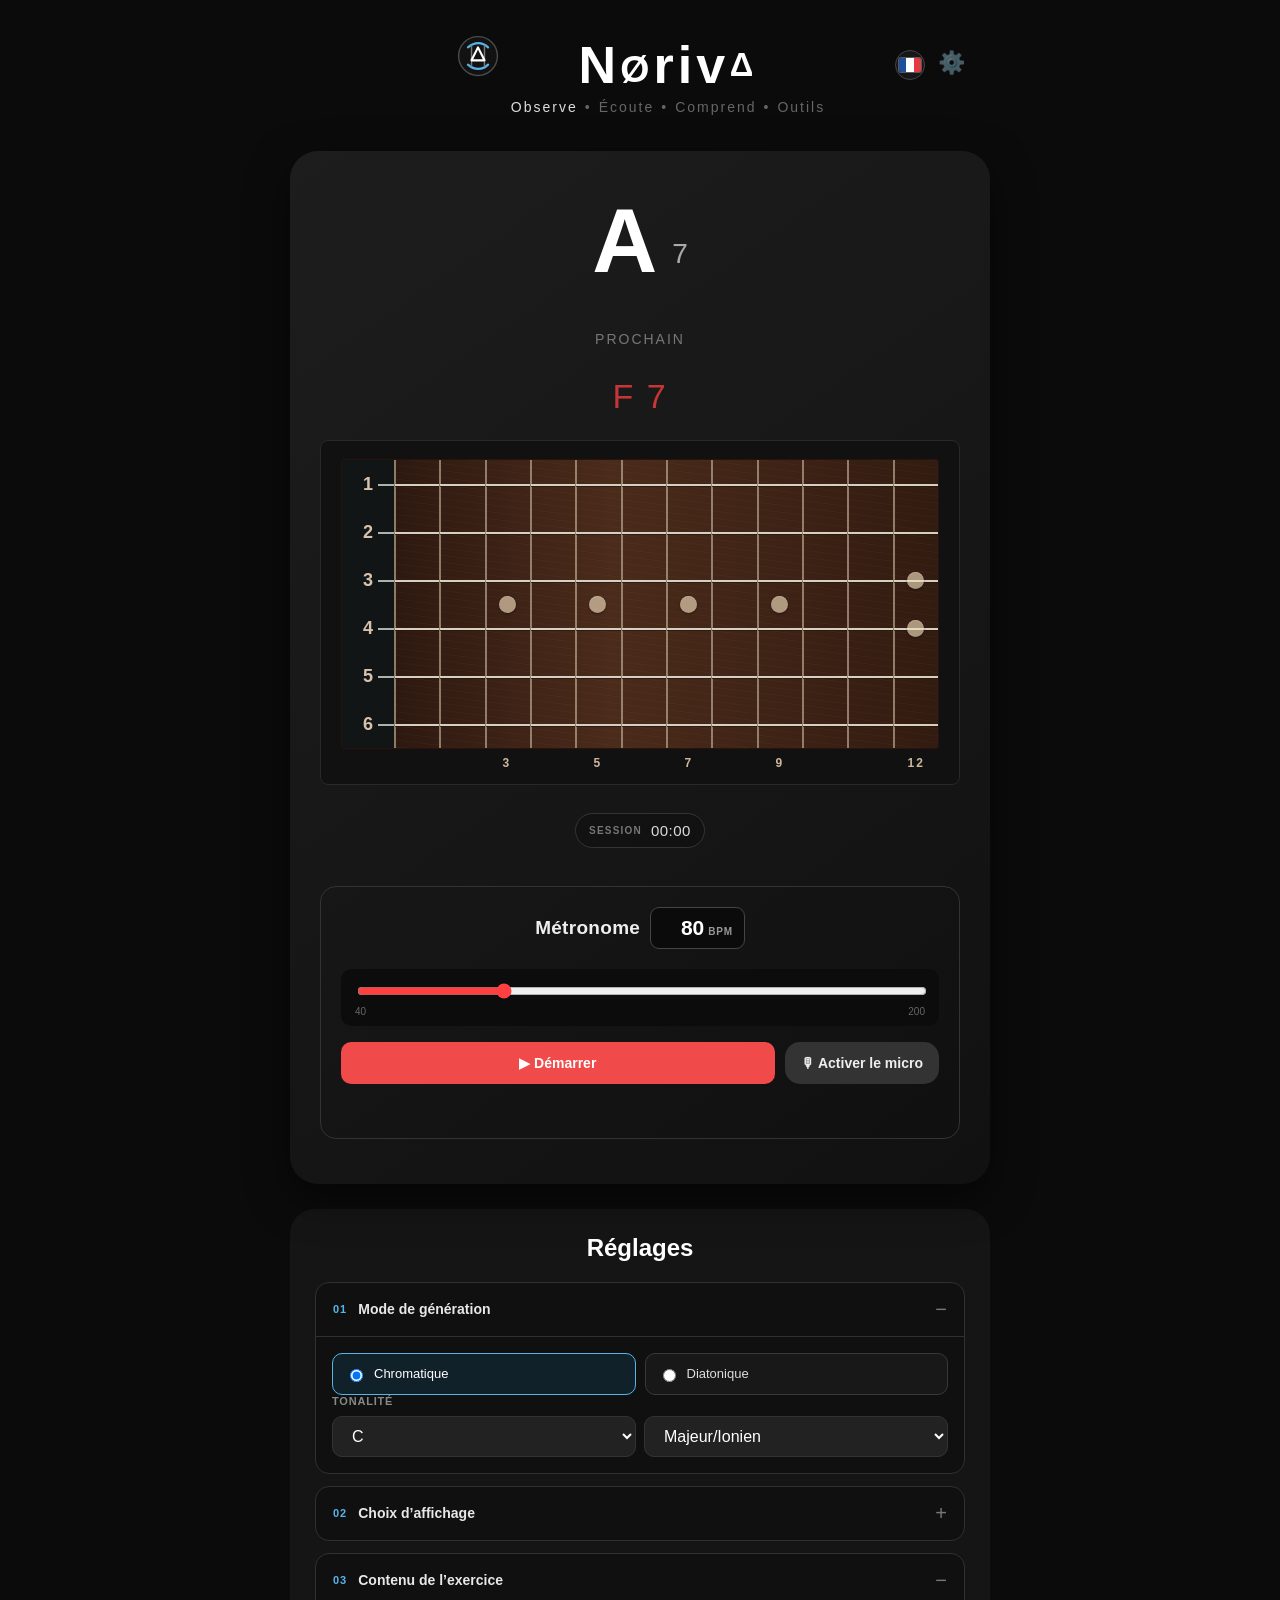
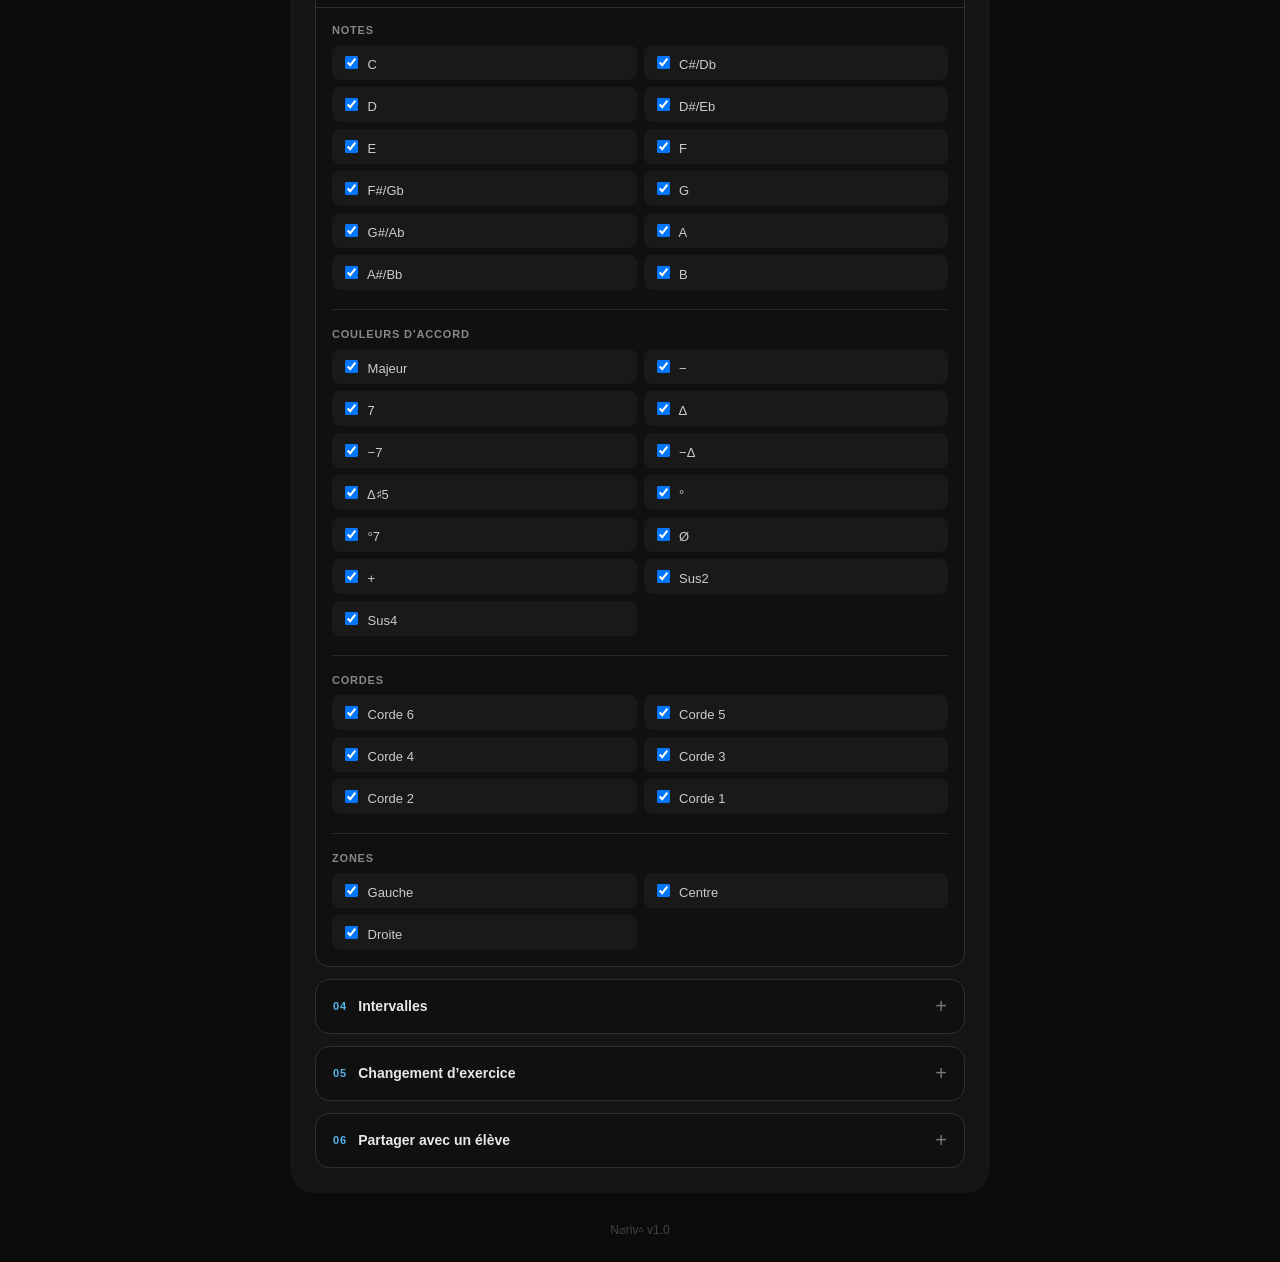
==== commit 15129145: "Add files via upload" ====
--- a/index.html
+++ b/index.html
@@ -48,7 +48,7 @@
 <div id="settingsGear" class="settings-gear teacher-only">
 ⚙️
 </div>
-<button type="button" class="language-toggle" aria-label="Passer le site en anglais" title="English">🇫🇷</button>
+<button type="button" class="language-toggle" aria-label="Passer le site en anglais" title="English"><span class="language-flag language-flag--fr" aria-hidden="true"></span></button>
 
 
 </header>
@@ -133,12 +133,20 @@
 
 <output id="positionAnswer" class="position-answer" aria-live="polite" hidden></output>
 
-
 <span id="nextExercise">
 
 E♭ Δ
 
 </span>
+
+<section id="virtualFretboard" class="virtual-fretboard" aria-label="Manche de guitare interactif">
+<output id="virtualFretboardStatus" class="visually-hidden" aria-live="polite"></output>
+<div class="virtual-fretboard__surface">
+<div id="virtualFretboardGrid" class="virtual-fretboard__grid" role="group" aria-label="Cases du manche de guitare"></div>
+<div id="virtualFretboardInlays" class="virtual-fretboard__inlays" aria-hidden="true"></div>
+</div>
+<div id="virtualFretboardMarkers" class="virtual-fretboard__markers" aria-hidden="true"></div>
+</section>
 
 
 </div>
@@ -270,7 +278,7 @@
 <div class="settings-section__content" id="teacherOptions">
 <div class="display-options">
 <div><p class="setting-subgroup__title">Informations musicales</p><label><input type="checkbox" id="showTone" checked> Tonalité</label><label><input type="checkbox" id="showQuality" checked> Couleur d’accord</label><label><input type="checkbox" id="showDegree" checked> Degré</label><label><input type="checkbox" id="showInterval"> Intervalle cible</label><label><input type="checkbox" id="showNext" checked> Prochain accord</label></div>
-<div><p class="setting-subgroup__title">Repères de jeu</p><label><input type="checkbox" id="showString"> Corde</label><label><input type="checkbox" id="showZone"> Zone</label><label><input type="checkbox" id="showPositionAnswer" checked> Vérification : case</label><label><input type="checkbox" id="showPitchCheck" checked> Vérification au micro</label></div>
+<div><p class="setting-subgroup__title">Repères de jeu</p><label><input type="checkbox" id="showString"> Corde</label><label><input type="checkbox" id="showZone"> Zone</label><label><input type="checkbox" id="showPositionAnswer" checked> Vérification : case</label><label><input type="checkbox" id="showPitchCheck" checked> Vérification au micro</label><label><input type="checkbox" id="showFretboard" checked> Manche interactif</label></div>
 </div>
 </div>
 </details>
@@ -528,6 +536,7 @@
 <script src="js/storage.js"></script>
 <script src="js/settings.js"></script>
 <script src="js/generator.js"></script>
+<script src="js/guitar-neck.js"></script>
 <script src="js/harmony.js"></script>
 <script src="js/pitch-check.js"></script>
 <script src="js/ui.js"></script>
--- a/css/style.css
+++ b/css/style.css
@@ -1,5 +1,103 @@
 * {
     box-sizing: border-box;
+}
+
+/* KONOKOL */
+.konokol-intro > p { max-width: 780px; }
+
+.konokol-note {
+    margin-top: 20px;
+    padding: 15px 18px;
+    border-left: 3px solid #56b4e9;
+    border-radius: 0 12px 12px 0;
+    background: rgba(86, 180, 233, .08);
+    color: #c9d9e3;
+    line-height: 1.6;
+}
+
+.konokol-grid {
+    display: grid;
+    grid-template-columns: repeat(4, minmax(0, 1fr));
+    gap: 8px;
+    max-width: 680px;
+    margin: 22px auto;
+}
+
+.konokol-grid span {
+    display: grid;
+    justify-items: center;
+    gap: 5px;
+    padding: 13px 8px;
+    border: 1px solid #3c5870;
+    border-radius: 10px;
+    background: linear-gradient(145deg, #15212b, #111820);
+    color: #edf7ff;
+    font-weight: 800;
+}
+
+.konokol-grid b { color: #56b4e9; font-size: 13px; }
+
+.konokol-pulse-lines {
+    display: grid;
+    gap: 8px;
+    margin-top: 20px;
+    padding: 15px;
+    border: 1px solid #33424c;
+    border-radius: 12px;
+    background: rgba(11, 18, 23, .7);
+}
+
+.konokol-pulse-lines p {
+    display: grid;
+    grid-template-columns: 54px repeat(4, minmax(0, 1fr));
+    gap: 0;
+    margin: 0;
+    color: #d9e3e8;
+    text-align: left;
+    white-space: nowrap;
+}
+
+.konokol-pulse-lines b { color: #56b4e9; text-align: left; }
+.konokol-pulse-lines span { justify-self: start; font-size: 13px; font-weight: 700; }
+
+@media(max-width:500px) {
+    .konokol-pulse-lines { overflow-x: auto; }
+    .konokol-pulse-lines p { min-width: 520px; }
+}
+
+.konokol-cells {
+    display: grid;
+    grid-template-columns: repeat(2, minmax(0, 1fr));
+    gap: 12px;
+    margin-top: 22px;
+}
+
+.konokol-cells article {
+    padding: 15px;
+    border: 1px solid #303a42;
+    border-radius: 12px;
+    background: #15191d;
+}
+
+.konokol-cells span {
+    display: block;
+    margin-bottom: 7px;
+    color: #56b4e9;
+    font-size: 11px;
+    font-weight: 800;
+    letter-spacing: .09em;
+    text-transform: uppercase;
+}
+
+.konokol-cells strong { display: block; color: #f2f4f6; line-height: 1.5; }
+.konokol-cell-groups { display: grid !important; gap: 5px; }
+.konokol-cell-groups i { font-style: normal; }
+.konokol-cells p { margin: 8px 0 0; color: #a8b0b7; font-size: 14px; }
+
+@media(max-width:500px) {
+    .konokol-cells { grid-template-columns: 1fr; }
+    .konokol-grid { gap: 5px; }
+    .konokol-grid span { padding: 11px 4px; font-size: 13px; }
 }
 
 body {
@@ -29,16 +127,18 @@
 
 
 .brand {
-    display: block;
+    display: flex;
+    align-items: flex-start;
+    justify-content: center;
+    gap: 10px;
     width: 100%;
-    text-align: center;
 }
 
 
 .brand-logo {
-    position: absolute;
+    position: static;
     top: 8px;
-    left: calc(50% - 151px);
+    margin-top: 8px;
     width: 46px;
     height: 46px;
     flex: 0 0 auto;
@@ -49,6 +149,8 @@
     margin: 10px 0 0;
     text-align: center;
 }
+
+.brand > div { min-width: 0; }
 
 .brand h1,
 footer {
@@ -158,6 +260,27 @@
     0 15px 40px rgba(0,0,0,.5);
 
     overflow: visible;
+
+    transition: outline-color .16s ease, box-shadow .16s ease;
+}
+
+.exercise-card.is-pitch-correct {
+    outline: 3px solid #65e889;
+    outline-offset: 4px;
+    box-shadow: 0 0 0 8px rgba(101, 232, 137, .2), 0 0 38px rgba(75, 214, 114, .42), 0 15px 40px rgba(0,0,0,.5);
+    animation: pitch-frame-glow .9s ease-in-out infinite alternate;
+}
+
+.exercise-card.is-pitch-incorrect {
+    outline: 3px solid #ff7474;
+    outline-offset: 4px;
+    box-shadow: 0 0 0 8px rgba(255, 116, 116, .18), 0 0 38px rgba(236, 82, 82, .4), 0 15px 40px rgba(0,0,0,.5);
+    animation: pitch-frame-glow .9s ease-in-out infinite alternate;
+}
+
+@keyframes pitch-frame-glow {
+    from { filter: brightness(1); }
+    to { filter: brightness(1.12); }
 }
 
 
@@ -318,6 +441,193 @@
     font-size: 16px;
     font-weight: 700;
     letter-spacing: 1px;
+}
+
+/* MANCHE VIRTUEL */
+.virtual-fretboard {
+    margin: 24px auto 0;
+    max-width: 900px;
+    padding: 18px 20px 14px;
+    border: 1px solid #292929;
+    border-radius: 8px;
+    background: #111;
+}
+
+.virtual-fretboard[hidden] { display: none; }
+
+.virtual-fretboard__heading {
+    display: flex;
+    align-items: center;
+    justify-content: space-between;
+    gap: 14px;
+    margin-bottom: 12px;
+}
+
+.virtual-fretboard__heading > div { display: grid; gap: 3px; }
+.virtual-fretboard__heading span { color: #dce6eb; font-size: 11px; font-weight: 800; letter-spacing: .1em; }
+.virtual-fretboard__heading small { color: #849097; font-size: 11px; }
+#virtualFretboardStatus { color: #9eb1bc; font-size: 13px; font-weight: 700; }
+#virtualFretboardStatus[data-state="correct"] { color: #6ce08a; }
+
+.virtual-fretboard__grid {
+    display: grid;
+    grid-template-columns: 52px repeat(12, minmax(38px, 1fr));
+    grid-template-rows: repeat(6, 48px);
+    overflow: hidden;
+    border: 1px solid #26140d;
+    border-radius: 3px;
+    background:
+        repeating-linear-gradient(7deg, rgba(255, 214, 165, .025) 0 1px, transparent 1px 7px),
+        linear-gradient(90deg, #26140d, #4b2b1b 45%, #321b10);
+}
+
+.virtual-fretboard__surface { position: relative; }
+
+.virtual-fretboard__inlays {
+    position: absolute;
+    /* Même zone intérieure que la grille : les points restent centrés dans chaque case. */
+    inset: 1px;
+    display: grid;
+    grid-template-columns: 52px repeat(12, minmax(38px, 1fr));
+    grid-template-rows: repeat(6, 48px);
+    pointer-events: none;
+}
+
+.virtual-fretboard__inlay {
+    grid-row: 3 / span 2;
+    display: grid;
+    place-items: center;
+    justify-self: stretch;
+    align-content: center;
+    gap: 10px;
+}
+
+.virtual-fretboard__inlay i {
+    display: block;
+    width: 17px;
+    height: 17px;
+    border-radius: 50%;
+    background: rgba(239, 221, 188, .64);
+    box-shadow: inset 0 1px rgba(255, 255, 255, .2), 0 1px 2px rgba(0, 0, 0, .45);
+}
+
+.virtual-fretboard__inlay.is-octave {
+    grid-template-rows: repeat(2, 1fr);
+    gap: 0;
+}
+
+.virtual-fretboard__inlay.is-octave i { align-self: center; }
+
+.virtual-fretboard__string-label {
+    position: relative;
+    display: grid;
+    place-items: center;
+    margin: 0;
+    padding: 0;
+    border: 0;
+    border-radius: 0;
+    background: #121516;
+    color: #d7c3ad;
+    font-size: 18px;
+    font-weight: 800;
+    cursor: pointer;
+}
+
+.virtual-fretboard__string-label::before {
+    content: "";
+    position: absolute;
+    right: 0;
+    left: 70%;
+    top: 50%;
+    height: 2px;
+    background: #aeb2af;
+}
+
+.virtual-fretboard__string-label:hover { color: #fff; }
+.virtual-fretboard__string-label.is-selected { color: #fff; background: #1517d3; }
+.virtual-fretboard__string-label.is-correct { color: #fff; background: #087c18; }
+.virtual-fretboard__string-label.is-incorrect { color: #fff; background: #8c373c; }
+
+.virtual-fretboard__cell {
+    position: relative;
+    display: grid;
+    place-items: center;
+    z-index: 0;
+    min-width: 0;
+    margin: 0;
+    padding: 0;
+    border: 0;
+    border-left: 2px solid rgba(192, 177, 151, .65);
+    border-radius: 0;
+    background: transparent;
+    cursor: pointer;
+}
+
+.virtual-fretboard__cell::before {
+    content: "";
+    position: absolute;
+    z-index: -1;
+    left: -1px;
+    right: 0;
+    top: 50%;
+    height: 2px;
+    background: #d5d0c4;
+    box-shadow: 0 1px rgba(45, 22, 12, .8);
+}
+
+.virtual-fretboard__cell::after {
+    content: "";
+    position: absolute;
+    z-index: -1;
+    top: 50%;
+    left: 50%;
+    width: 39px;
+    height: 39px;
+    border-radius: 50%;
+    transform: translate(-50%, -50%);
+    background: transparent;
+    transition: background .14s ease, box-shadow .14s ease, transform .14s ease;
+}
+
+.virtual-fretboard__cell:hover::after { background: rgba(37, 100, 157, .45); transform: translate(-50%, -50%) scale(1.06); }
+.virtual-fretboard__cell.is-selected::after {
+    background: #1517d3;
+    box-shadow: 0 0 0 3px rgba(75, 93, 255, .18);
+}
+
+.virtual-fretboard__cell.is-correct::after { background: #087c18; box-shadow: 0 0 0 3px rgba(55, 207, 80, .2); }
+.virtual-fretboard__cell.is-incorrect::after { background: #ed6d70; box-shadow: 0 0 0 3px rgba(237, 109, 112, .18); }
+
+.virtual-fretboard__markers {
+    display: grid;
+    grid-template-columns: 52px repeat(12, minmax(38px, 1fr));
+    margin-top: 7px;
+    color: #cdb79f;
+    font-size: 12px;
+    font-weight: 700;
+    text-align: center;
+}
+
+.visually-hidden {
+    position: absolute;
+    width: 1px;
+    height: 1px;
+    padding: 0;
+    margin: -1px;
+    overflow: hidden;
+    clip: rect(0, 0, 0, 0);
+    white-space: nowrap;
+    border: 0;
+}
+
+@media(max-width:500px) {
+    .virtual-fretboard { padding: 11px; overflow-x: auto; }
+    .virtual-fretboard__grid { min-width: 650px; grid-template-columns: 43px repeat(12, minmax(39px, 1fr)); grid-template-rows: repeat(6, 42px); }
+    .virtual-fretboard__inlays { min-width: 650px; grid-template-columns: 43px repeat(12, minmax(39px, 1fr)); grid-template-rows: repeat(6, 42px); }
+    .virtual-fretboard__markers { min-width: 650px; grid-template-columns: 43px repeat(12, minmax(39px, 1fr)); }
+    .virtual-fretboard__string-label { font-size: 15px; }
+    .virtual-fretboard__cell::after { width: 33px; height: 33px; }
+    .virtual-fretboard__heading { align-items: flex-start; flex-direction: column; gap: 6px; }
 }
 
 .pitch-check {
@@ -345,14 +655,11 @@
 }
 
 #pitchCheckStatus[data-state="correct"] {
-    background: rgba(119, 201, 107, .16);
-    color: #83d778;
-    transform: scale(1.06);
+    display: none;
 }
 
 #pitchCheckStatus[data-state="trying"] {
-    background: rgba(240, 74, 74, .14);
-    color: #f47777;
+    display: none;
 }
 
 #pitchCheckStatus[data-state="error"] {
@@ -730,6 +1037,8 @@
 }
 
 .language-toggle {
+    display: grid;
+    place-items: center;
     position: absolute;
     z-index: 2;
     top: 25px;
@@ -757,6 +1066,27 @@
     transform: scale(1.06);
 }
 
+.language-flag {
+    display: block;
+    width: 22px;
+    height: 14px;
+    overflow: hidden;
+    border-radius: 2px;
+    box-shadow: 0 0 0 1px rgba(255, 255, 255, .28);
+}
+
+.language-flag--fr { background: linear-gradient(90deg, #1d4f9c 0 33.33%, #fff 33.33% 66.66%, #e33b42 66.66%); }
+.language-flag--en {
+    background:
+        linear-gradient(90deg, transparent 45%, #c8102e 45% 55%, transparent 55%),
+        linear-gradient(transparent 41%, #c8102e 41% 59%, transparent 59%),
+        linear-gradient(90deg, transparent 40%, #fff 40% 60%, transparent 60%),
+        linear-gradient(transparent 34%, #fff 34% 66%, transparent 66%),
+        linear-gradient(34deg, transparent 43%, #fff 43% 50%, #c8102e 50% 53%, #fff 53% 60%, transparent 60%),
+        linear-gradient(-34deg, transparent 43%, #fff 43% 50%, #c8102e 50% 53%, #fff 53% 60%, transparent 60%),
+        #012169;
+}
+
 
 
 /* MODE ELEVE */
@@ -818,7 +1148,9 @@
     border: 1px solid #333;
     border-radius: 16px;
     background: linear-gradient(145deg, #171717, #101010);
-}
+    transition: border-color .18s ease, box-shadow .18s ease;
+}
+
 
 
 .metro-heading {
@@ -1002,15 +1334,159 @@
     #pitchCheckStatus { white-space: normal; text-align: center; }
 }
 
-.hear-answer {
+.rhythm-notation {
+    display: grid;
+    gap: 10px;
+    width: 100%;
+    padding: 14px;
+    border: 1px solid #303030;
+    border-radius: 12px;
+    background: #101010;
+}
+
+.rhythm-notation svg {
     display: block;
-    min-height: 30px;
-    margin: 14px 0 0;
-    color: #56b4e9;
-    font-size: 22px;
-    font-weight: bold;
-    letter-spacing: .5px;
-}
+    width: 100%;
+    height: auto;
+    color: #e6e6e6;
+}
+
+.rhythm-notation__staff path {
+    fill: none;
+    stroke: #7c7c7c;
+    stroke-width: .8;
+}
+
+.rhythm-notation__clef,
+.rhythm-notation__bar {
+    fill: none;
+    stroke: #e6e6e6;
+    stroke-width: 2.1;
+}
+
+.rhythm-notation text {
+    fill: #e6e6e6;
+    font: 700 13px Arial, Helvetica, sans-serif;
+    text-anchor: middle;
+}
+
+.rhythm-notation .rhythm-notation__measure {
+    fill: #56b4e9;
+    font-size: 9px;
+    text-anchor: start;
+}
+
+.hear-vocal-check,
+.hear-rhythm-writer,
+.hear-rhythm-selection {
+    display: grid;
+    gap: 9px;
+    justify-items: center;
+    margin-top: 16px;
+    color: #b9b9b9;
+    font-size: 13px;
+}
+
+.hear-vocal-check[hidden],
+.hear-rhythm-writer[hidden],
+.hear-rhythm-selection[hidden] { display: none; }
+
+.hear-vocal-check button,
+.hear-rhythm-writer button {
+    margin: 0;
+    padding: 8px 10px;
+    border: 1px solid #3b3b3b;
+    border-radius: 8px;
+    background: #191919;
+    color: #e7e7e7;
+    cursor: pointer;
+    font-size: 12px;
+}
+
+.hear-rhythm-writer p { margin: 0; color: #aaa; }
+.hear-rhythm-writer > div { display: flex; flex-wrap: wrap; justify-content: center; gap: 6px; }
+.hear-rhythm-patterns {
+    display: grid !important;
+    grid-template-columns: repeat(4, minmax(0, 1fr));
+    width: 100%;
+    gap: 8px !important;
+}
+
+/* Composition Konokol d'origine : le premier motif est centré, puis la grille
+   conserve l'ordre de lecture, sans modifier la largeur des blocs. */
+.hear-rhythm-patterns .hear-rhythm-pattern:first-child {
+    grid-row: 1;
+    grid-column: 2 / span 2;
+}
+
+.hear-rhythm-patterns .hear-rhythm-pattern:nth-child(2) { grid-row: 2; grid-column: 1; }
+.hear-rhythm-patterns .hear-rhythm-pattern:nth-child(3) { grid-row: 2; grid-column: 2; }
+.hear-rhythm-patterns .hear-rhythm-pattern:nth-child(4) { grid-row: 2; grid-column: 3; }
+.hear-rhythm-patterns .hear-rhythm-pattern:nth-child(5) { grid-row: 2; grid-column: 4; }
+.hear-rhythm-patterns .hear-rhythm-pattern:nth-child(6) { grid-row: 3; grid-column: 1; }
+.hear-rhythm-patterns .hear-rhythm-pattern:nth-child(7) { grid-row: 3; grid-column: 2; }
+.hear-rhythm-patterns .hear-rhythm-pattern:nth-child(8) { grid-row: 3; grid-column: 3; }
+.hear-rhythm-patterns .hear-rhythm-pattern:nth-child(9) { grid-row: 4; grid-column: 1; }
+.hear-rhythm-patterns .hear-rhythm-pattern:nth-child(10) { grid-row: 4; grid-column: 2; }
+.hear-rhythm-patterns .hear-rhythm-pattern:nth-child(11) { grid-row: 4; grid-column: 3; }
+.hear-rhythm-patterns .hear-rhythm-pattern:nth-child(12) { grid-row: 5; grid-column: 1; }
+.hear-rhythm-patterns .hear-rhythm-pattern:nth-child(13) { grid-row: 5; grid-column: 2; }
+.hear-rhythm-patterns .hear-rhythm-pattern:nth-child(14) { grid-row: 5; grid-column: 3; }
+.hear-rhythm-patterns .hear-rhythm-pattern:nth-child(15) { grid-row: 5; grid-column: 4; }
+
+@media(max-width:500px) {
+    .hear-rhythm-patterns { grid-template-columns: repeat(2, minmax(0, 1fr)); }
+    .hear-rhythm-patterns .hear-rhythm-pattern { grid-row: auto; grid-column: auto; }
+    .hear-rhythm-patterns .hear-rhythm-pattern:first-child { grid-column: 1 / -1; }
+    .hear-rhythm-selected-patterns { grid-template-columns: repeat(2, minmax(0, 1fr)); }
+}
+
+.hear-rhythm-writer .hear-rhythm-pattern {
+    display: grid;
+    grid-template-columns: 1fr;
+    justify-items: center;
+    gap: 0;
+    min-height: 72px;
+    padding: 7px;
+    color: #e4e4e4;
+}
+
+.hear-rhythm-pattern svg.konokol-notation { width: 98px; height: 48px; overflow: visible; shape-rendering: geometricPrecision; }
+.hear-rhythm-pattern .konokol-notation text { font-family: inherit; font-size: 9.5px; font-weight: 800; letter-spacing: .01em; }
+.hear-rhythm-pattern { cursor: grab; }
+.hear-rhythm-pattern:active { cursor: grabbing; }
+.hear-rhythm-pattern:hover { border-color: #56b4e9; background: #152129; }
+.hear-rhythm-count { display: grid; gap: 7px; color: #aaa; font-size: 11px; font-weight: 700; letter-spacing: .06em; text-transform: uppercase; }
+.hear-rhythm-count select { width: 100%; margin: 0; }
+.hear-rhythm-writer [data-rhythm-value] { display: grid; min-width: 38px; min-height: 38px; place-items: center; font-size: 22px; line-height: 1; }
+.hear-rhythm-writer [data-rhythm-value] svg { width: 27px; height: 27px; }
+.hear-rhythm-writer output { color: #56b4e9; font-size: 18px; font-weight: 700; }
+.hear-rhythm-selection { width: 100%; box-sizing: border-box; margin: 18px auto 0; padding: 13px; border: 1px solid #37515f; border-radius: 12px; background: linear-gradient(145deg, #142028, #11181d); }
+.hear-rhythm-selection > p { margin: 0 0 9px; color: #8ba9b8; font-size: 11px; font-weight: 800; letter-spacing: .09em; text-transform: uppercase; }
+.hear-rhythm-selected-patterns { display: grid; width: 100%; grid-template-columns: repeat(4, minmax(0, 1fr)); gap: 8px; }
+.hear-rhythm-selected-pattern { display: grid; width: 100%; min-height: 72px; box-sizing: border-box; place-items: center; padding: 7px; border: 1px solid #406476; border-radius: 8px; color: #e6f4fa; background: #10191e; cursor: grab; appearance: none; font: inherit; line-height: 1; }
+.hear-rhythm-selected-patterns[data-slot-count="1"] .hear-rhythm-selected-pattern { grid-column: 2 / span 2; }
+.hear-rhythm-selected-pattern:active { cursor: grabbing; }
+.hear-rhythm-selected-pattern.is-drop-target { border-color: #56b4e9; background: #162b36; }
+.hear-rhythm-selected-pattern.is-incorrect { border-color: #ef6b73; background: rgba(239, 107, 115, .14); color: #ffdce0; }
+.hear-rhythm-selected-pattern--empty { border-style: dashed; border-color: #406476; background: rgba(64, 100, 118, .08); cursor: copy; }
+.hear-rhythm-selected-pattern--empty.is-drop-target { border-style: solid; }
+.hear-rhythm-pattern.is-dragging, .hear-rhythm-selected-pattern.is-dragging { opacity: .45; }
+.hear-rhythm-selected-pattern svg { width: 98px; height: 48px; max-width: 100%; overflow: visible; shape-rendering: geometricPrecision; }
+.hear-rhythm-selected-pattern .konokol-notation text { font-family: inherit; font-size: 9.5px; font-weight: 800; letter-spacing: .01em; }
+.hear-rhythm-selection__actions { display: flex; justify-content: center; gap: 8px; margin-top: 11px; }
+.hear-rhythm-selection__actions button { margin: 0; padding: 8px 12px; border: 1px solid #3b4a52; border-radius: 7px; background: #1a252b; color: #e9f0f2; cursor: pointer; font-size: 12px; }
+.hear-rhythm-selection__actions button:first-child { border-color: #56b4e9; }
+.hear-rhythm-selection__actions button:hover { border-color: #56b4e9; }
+.hear-rhythm-selection kbd { margin-left: 5px; color: #9fbac8; font: inherit; font-size: 10px; }
+.hear-rhythm-selection output { display: block; min-height: 18px; margin-top: 8px; font-size: 14px; font-weight: 700; }
+@media(max-width:500px) { .hear-rhythm-selected-patterns { grid-template-columns: repeat(2, minmax(0, 1fr)); } }
+#hearVocalStatus[data-state="correct"], #hearRhythmStatus[data-state="correct"] { color: #47c9a2; }
+#hearVocalStatus[data-state="trying"], #hearRhythmStatus[data-state="trying"] { color: #ef6b73; }
+
+.hear-rhythm-options { display: grid; grid-template-columns: repeat(2, minmax(0, 1fr)); gap: 10px; }
+.hear-rhythm-options label { display: grid; gap: 6px; color: #aaa; font-size: 11px; font-weight: 700; letter-spacing: .06em; text-transform: uppercase; }
+.hear-rhythm-options select { width: 100%; margin: 0; }
 
 .hear-settings-group {
     margin-top: 12px;
@@ -1218,9 +1694,21 @@
 
 .listening-icon {
     margin: 14px 0 -12px;
-    color: #e69f00;
+    color: #56b4e9;
     font-size: 72px;
     line-height: 1;
+}
+
+.listening-icon svg {
+    display: block;
+    width: 72px;
+    height: 72px;
+    margin: 0 auto;
+    fill: none;
+    stroke: currentColor;
+    stroke-linecap: round;
+    stroke-linejoin: round;
+    stroke-width: 5;
 }
 
 
@@ -1265,6 +1753,34 @@
 
 .hear-quality-settings label {
     flex: 1 1 120px;
+}
+
+.hear-rhythm-pattern-options {
+    display: grid;
+    grid-template-columns: repeat(3, minmax(0, 1fr));
+    gap: 8px;
+}
+
+.hear-rhythm-pattern-options label {
+    display: flex;
+    align-items: center;
+    gap: 6px;
+    min-width: 0;
+    padding: 8px 9px;
+    border: 1px solid #353535;
+    border-radius: 7px;
+    color: #cfcfcf;
+    font-size: 11px;
+}
+
+.hear-rhythm-pattern-options label:has(input:checked) {
+    border-color: #56b4e9;
+    background: rgba(86, 180, 233, .12);
+    color: #eaf8ff;
+}
+
+@media(max-width:600px) {
+    .hear-rhythm-pattern-options { grid-template-columns: repeat(2, minmax(0, 1fr)); }
 }
 
 
@@ -1778,16 +2294,24 @@
 }
 
 .interval-finder-direction.is-descending {
+    animation: interval-arrow-descending .22s ease both;
     transform: rotate(90deg);
 }
+
+.interval-finder-direction.is-ascending { animation: interval-arrow-ascending .22s ease both; }
+
+@keyframes interval-arrow-descending { from { transform: rotate(0); } to { transform: rotate(90deg); } }
+@keyframes interval-arrow-ascending { from { transform: rotate(90deg); } to { transform: rotate(0); } }
 
 .interval-finder-direction:hover,
 .interval-finder-direction:focus-visible {
     background: #2a2418;
     color: #fff;
     outline: 0;
-    transform: none;
-}
+}
+
+.interval-finder-direction.is-descending:hover,
+.interval-finder-direction.is-descending:focus-visible { transform: rotate(90deg); }
 
 .mode-explorer-table-wrap {
     margin-top: 16px;
@@ -2137,6 +2661,56 @@
 .progression-player-actions button:disabled { cursor: default; opacity: .45; }
 .progression-player-actions button.is-active { border-color: #e69f00; background: rgba(230, 159, 0, .14); color: #fff; }
 
+/* CONSTRUCTEUR KONOKOL */
+.konokol-builder {
+    margin-top: 26px;
+    padding: 20px;
+    border: 1px solid #2f4652;
+    border-radius: 14px;
+    background: linear-gradient(145deg, #121a1f, #0f1214);
+}
+
+.konokol-builder__heading { display: flex; align-items: center; gap: 16px; }
+.konokol-builder__heading h2 { margin: 3px 0 0; font-size: 19px; }
+.konokol-builder__heading .progression-builder-label { margin: 0; color: #56b4e9; }
+.konokol-builder > p:not(.progression-builder-label) { margin: 12px 0 16px; color: #aab7bd; font-size: 13px; line-height: 1.5; }
+
+.konokol-tempo-control { margin-top: 18px; padding-top: 14px; border-top: 1px solid #304049; }
+.konokol-tempo-control label { display: flex; align-items: center; justify-content: center; gap: 7px; margin-bottom: 9px; color: #aebfc8; font-size: 10px; font-weight: 800; letter-spacing: .08em; text-transform: uppercase; }
+.konokol-tempo-control label input { width: 56px; margin: 0; padding: 6px 5px; border: 1px solid #40525d; border-radius: 7px; background: #0c1114; color: #f4f7f8; font: inherit; text-align: center; }
+.konokol-tempo-control label span { color: #71858f; }
+.konokol-tempo-control input[type="range"] { width: 100%; margin: 0; accent-color: #56b4e9; }
+.konokol-tempo-control > div { display: flex; justify-content: space-between; margin-top: 2px; color: #71858f; font-size: 10px; font-weight: 700; }
+
+.konokol-pattern-library { display: flex; flex-wrap: wrap; gap: 7px; }
+.konokol-pattern-choice,
+.konokol-sequence__item {
+    margin: 0;
+    padding: 8px 10px;
+    border: 1px solid #364650;
+    border-radius: 8px;
+    background: #151d21;
+    color: #eef4f6;
+    cursor: pointer;
+    font-size: 12px;
+    font-weight: 700;
+}
+.konokol-pattern-choice:hover { border-color: #56b4e9; background: #182832; }
+
+.konokol-sequence { display: grid; grid-template-columns: repeat(4, minmax(0, 1fr)); min-height: 48px; gap: 8px; align-items: center; padding: 9px; border: 1px dashed #40515a; border-radius: 10px; background: #0d1316; }
+.konokol-sequence:empty::before { content: "Ajoute des patterns pour créer ta suite"; grid-column: 1 / -1; color: #71818a; font-size: 12px; }
+.konokol-sequence__item { display: grid; min-width: 0; grid-template-columns: minmax(0, 1fr) auto; align-items: center; gap: 8px; border-color: #3d6577; }
+.konokol-sequence__item span { overflow: hidden; text-overflow: ellipsis; white-space: nowrap; }
+.konokol-sequence__item small { color: #84cce9; font-size: 10px; }
+.konokol-sequence__item.is-playing { border-color: #e69f00; background: rgba(230, 159, 0, .12); color: #fff; }
+
+.konokol-builder__actions { display: flex; flex-wrap: wrap; gap: 8px; margin-top: 12px; }
+.konokol-builder__actions button { margin: 0; padding: 9px 12px; border: 1px solid #3b4a52; border-radius: 7px; background: #1b252a; color: #eaf2f4; cursor: pointer; font-size: 12px; }
+.konokol-builder__actions button:first-child { border-color: #56b4e9; }
+.konokol-builder__actions button:hover { border-color: #56b4e9; }
+
+@media(max-width:500px) { .konokol-builder__heading { align-items: flex-start; flex-direction: column; } .konokol-sequence { grid-template-columns: repeat(2, minmax(0, 1fr)); } }
+
 .chord-formulas--full {
     grid-template-columns: repeat(4, 1fr);
 }
